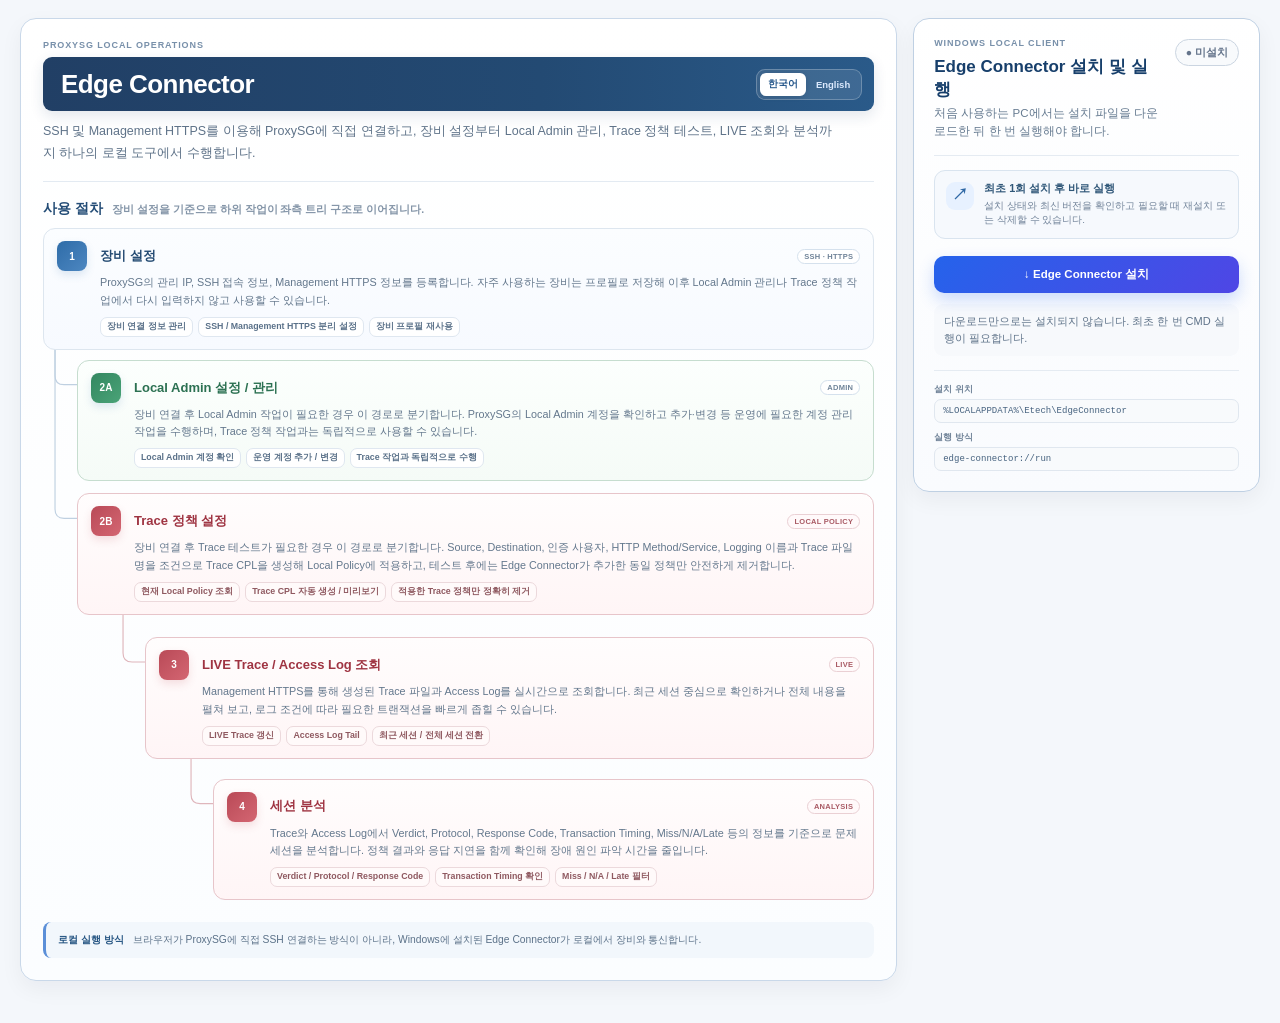
==== index.html @ 368b834a "Update index.html" ====
<!doctype html>
<html lang="ko">
<head>
<link rel="icon" href="data:image/svg+xml,%3Csvg xmlns='http://www.w3.org/2000/svg' viewBox='0 0 100 100'%3E%3Ctext y='.9em' font-size='90'%3E🌠%3C/text%3E%3C/svg%3E">
<link rel="stylesheet" href="https://etech-symantec.github.io/style.css" />
<link rel="preconnect" href="https://fonts.googleapis.com">
<link rel="preconnect" href="https://fonts.gstatic.com" crossorigin>
<link href="https://fonts.googleapis.com/css2?family=Do+Hyeon&display=swap" rel="stylesheet">
<meta charset="utf-8">
<meta name="viewport" content="width=device-width,initial-scale=1">
<meta name="color-scheme" content="light">
<title>ProxySG Edge Connector</title>
<link rel="stylesheet" href="./styles.css">

</head>
<body>
<script>
  window.pageTitle = "Edge Connector";
  window.pageVersion = "ver.2026.10.15";
</script> 
<script src="https://etech-symantec.github.io/header.js"></script>

<main class="page">
  <div class="main-grid">

    <!-- 왼쪽: Edge Connector 상세 기능 카드 -->
    <section class="card info-card">
      <div class="info-card-head">
        <div class="eyebrow">ProxySG Local Operations</div>

        <div class="title-banner">
          <h1 data-k="Edge Connector" data-e="Edge Connector">Edge Connector</h1>
          <div class="lang title-lang">
            <button data-lang="ko" class="active">한국어</button>
            <button data-lang="en">English</button>
          </div>
        </div>

        <p class="lead"
           data-k="SSH 및 Management HTTPS를 이용해 ProxySG에 직접 연결하고, 장비 설정부터 Local Admin 관리, Trace 정책 테스트, LIVE 조회와 분석까지 하나의 로컬 도구에서 수행합니다."
           data-e="Connect directly to ProxySG over SSH and Management HTTPS, then handle device setup, Local Admin management, Trace policy testing, LIVE monitoring, and analysis from one local tool.">
           SSH 및 Management HTTPS를 이용해 ProxySG에 직접 연결하고, 장비 설정부터 Local Admin 관리, Trace 정책 테스트, LIVE 조회와 분석까지 하나의 로컬 도구에서 수행합니다.
        </p>
      </div>

      <div class="workflow-title">
        <span data-k="사용 절차" data-e="Workflow">사용 절차</span>
        <small data-k="장비 설정을 기준으로 하위 작업이 좌측 트리 구조로 이어집니다." data-e="Child operations are shown as an indented tree below Device Settings.">장비 연결 후 목적에 따라 Local Admin 관리 또는 Trace 정책 작업으로 분기됩니다.</small>
      </div>

      <div class="workflow-tree explorer-tree">
        <svg id="workflowTreeSvg" class="workflow-tree-svg" aria-hidden="true"></svg>

        <article class="workflow-step explorer-node tree-root-node">
          <div class="step-no">1</div>
          <div class="step-body">
            <div class="step-head">
              <h3 data-k="장비 설정" data-e="Device Settings">장비 설정</h3>
              <span class="step-tag">SSH · HTTPS</span>
            </div>
            <p data-k="ProxySG의 관리 IP, SSH 접속 정보, Management HTTPS 정보를 등록합니다. 자주 사용하는 장비는 프로필로 저장해 이후 Local Admin 관리나 Trace 정책 작업에서 다시 입력하지 않고 사용할 수 있습니다."
               data-e="Register the ProxySG management IP, SSH access information, and Management HTTPS settings. Frequently used devices can be saved as profiles and reused later for Local Admin or Trace policy work.">
               ProxySG의 관리 IP, SSH 접속 정보, Management HTTPS 정보를 등록합니다. 자주 사용하는 장비는 프로필로 저장해 이후 Local Admin 관리나 Trace 정책 작업에서 다시 입력하지 않고 사용할 수 있습니다.
            </p>
            <div class="step-points">
              <span data-k="장비 연결 정보 관리" data-e="Manage device connection settings">장비 연결 정보 관리</span>
              <span data-k="SSH / Management HTTPS 분리 설정" data-e="Separate SSH / Management HTTPS settings">SSH / Management HTTPS 분리 설정</span>
              <span data-k="장비 프로필 재사용" data-e="Reuse saved device profiles">장비 프로필 재사용</span>
            </div>
          </div>
        </article>

        <div class="tree-children level-1">
          <article class="workflow-step explorer-node local-admin-node tree-child">
            <div class="step-no">2A</div>
            <div class="step-body">
              <div class="step-head">
                <h3 data-k="Local Admin 설정 / 관리" data-e="Local Admin Setup / Management">Local Admin 설정 / 관리</h3>
                <span class="step-tag">ADMIN</span>
              </div>
              <p data-k="장비 연결 후 Local Admin 작업이 필요한 경우 이 경로로 분기합니다. ProxySG의 Local Admin 계정을 확인하고 추가·변경 등 운영에 필요한 계정 관리 작업을 수행하며, Trace 정책 작업과는 독립적으로 사용할 수 있습니다."
                 data-e="After connecting to the device, use this branch when Local Admin work is required. Review local administrative accounts and perform account operations such as additions or changes independently from the Trace policy workflow.">
                 장비 연결 후 Local Admin 작업이 필요한 경우 이 경로로 분기합니다. ProxySG의 Local Admin 계정을 확인하고 추가·변경 등 운영에 필요한 계정 관리 작업을 수행하며, Trace 정책 작업과는 독립적으로 사용할 수 있습니다.
              </p>
              <div class="step-points">
                <span data-k="Local Admin 계정 확인" data-e="Review Local Admin accounts">Local Admin 계정 확인</span>
                <span data-k="운영 계정 추가 / 변경" data-e="Add / change operational accounts">운영 계정 추가 / 변경</span>
                <span data-k="Trace 작업과 독립적으로 수행" data-e="Independent from Trace workflow">Trace 작업과 독립적으로 수행</span>
              </div>
            </div>
          </article>

          <div class="tree-branch trace-branch">
            <article class="workflow-step explorer-node trace-node tree-child">
              <div class="step-no">2B</div>
              <div class="step-body">
                <div class="step-head">
                  <h3 data-k="Trace 정책 설정" data-e="Trace Policy Setup">Trace 정책 설정</h3>
                  <span class="step-tag">LOCAL POLICY</span>
                </div>
                <p data-k="장비 연결 후 Trace 테스트가 필요한 경우 이 경로로 분기합니다. Source, Destination, 인증 사용자, HTTP Method/Service, Logging 이름과 Trace 파일명을 조건으로 Trace CPL을 생성해 Local Policy에 적용하고, 테스트 후에는 Edge Connector가 추가한 동일 정책만 안전하게 제거합니다."
                   data-e="After connecting to the device, use this branch when Trace testing is required. Build Trace CPL using Source, Destination, authenticated user, HTTP Method/Service, logging name, and Trace filename conditions, apply it to Local Policy, and later remove only the exact policy added by Edge Connector.">
                   장비 연결 후 Trace 테스트가 필요한 경우 이 경로로 분기합니다. Source, Destination, 인증 사용자, HTTP Method/Service, Logging 이름과 Trace 파일명을 조건으로 Trace CPL을 생성해 Local Policy에 적용하고, 테스트 후에는 Edge Connector가 추가한 동일 정책만 안전하게 제거합니다.
                </p>
                <div class="step-points">
                  <span data-k="현재 Local Policy 조회" data-e="Read current Local Policy">현재 Local Policy 조회</span>
                  <span data-k="Trace CPL 자동 생성 / 미리보기" data-e="Generate / preview Trace CPL">Trace CPL 자동 생성 / 미리보기</span>
                  <span data-k="적용한 Trace 정책만 정확히 제거" data-e="Remove only the exact applied Trace policy">적용한 Trace 정책만 정확히 제거</span>
                </div>
              </div>
            </article>

            <div class="tree-children level-2 single-child">
              <div class="tree-branch live-branch">
                <article class="workflow-step explorer-node downstream-node tree-child">
                  <div class="step-no">3</div>
                  <div class="step-body">
                    <div class="step-head">
                      <h3 data-k="LIVE Trace / Access Log 조회" data-e="LIVE Trace / Access Log">LIVE Trace / Access Log 조회</h3>
                      <span class="step-tag">LIVE</span>
                    </div>
                    <p data-k="Management HTTPS를 통해 생성된 Trace 파일과 Access Log를 실시간으로 조회합니다. 최근 세션 중심으로 확인하거나 전체 내용을 펼쳐 보고, 로그 조건에 따라 필요한 트랜잭션을 빠르게 좁힐 수 있습니다."
                       data-e="Read generated Trace files and Access Logs live through Management HTTPS. Focus on recent sessions or expand the full output, then narrow transactions quickly using log conditions.">
                       Management HTTPS를 통해 생성된 Trace 파일과 Access Log를 실시간으로 조회합니다. 최근 세션 중심으로 확인하거나 전체 내용을 펼쳐 보고, 로그 조건에 따라 필요한 트랜잭션을 빠르게 좁힐 수 있습니다.
                    </p>
                    <div class="step-points">
                      <span data-k="LIVE Trace 갱신" data-e="LIVE Trace refresh">LIVE Trace 갱신</span>
                      <span data-k="Access Log Tail" data-e="Access Log Tail">Access Log Tail</span>
                      <span data-k="최근 세션 / 전체 세션 전환" data-e="Recent / all session view">최근 세션 / 전체 세션 전환</span>
                    </div>
                  </div>
                </article>

                <div class="tree-children level-3 single-child">
                  <article class="workflow-step explorer-node downstream-node tree-child tree-last">
                    <div class="step-no">4</div>
                    <div class="step-body">
                      <div class="step-head">
                        <h3 data-k="세션 분석" data-e="Session Analysis">세션 분석</h3>
                        <span class="step-tag">ANALYSIS</span>
                      </div>
                      <p data-k="Trace와 Access Log에서 Verdict, Protocol, Response Code, Transaction Timing, Miss/N/A/Late 등의 정보를 기준으로 문제 세션을 분석합니다. 정책 결과와 응답 지연을 함께 확인해 장애 원인 파악 시간을 줄입니다."
                         data-e="Analyze problem sessions using Verdict, Protocol, Response Code, Transaction Timing, Miss/N/A/Late, and related Trace or Access Log evidence. Review policy results and response delay together to shorten troubleshooting time.">
                         Trace와 Access Log에서 Verdict, Protocol, Response Code, Transaction Timing, Miss/N/A/Late 등의 정보를 기준으로 문제 세션을 분석합니다. 정책 결과와 응답 지연을 함께 확인해 장애 원인 파악 시간을 줄입니다.
                      </p>
                      <div class="step-points">
                        <span data-k="Verdict / Protocol / Response Code" data-e="Verdict / Protocol / Response Code">Verdict / Protocol / Response Code</span>
                        <span data-k="Transaction Timing 확인" data-e="Transaction Timing review">Transaction Timing 확인</span>
                        <span data-k="Miss / N/A / Late 필터" data-e="Miss / N/A / Late filters">Miss / N/A / Late 필터</span>
                      </div>
                    </div>
                  </article>
                </div>
              </div>
            </div>
          </div>
        </div>

      </div>

      <div class="security-note">
        <b data-k="로컬 실행 방식" data-e="Local execution model">로컬 실행 방식</b>
        <span data-k="브라우저가 ProxySG에 직접 SSH 연결하는 방식이 아니라, Windows에 설치된 Edge Connector가 로컬에서 장비와 통신합니다."
              data-e="The browser does not connect to ProxySG over SSH directly. The locally installed Windows Edge Connector communicates with the device.">
          브라우저가 ProxySG에 직접 SSH 연결하는 방식이 아니라, Windows에 설치된 Edge Connector가 로컬에서 장비와 통신합니다.
        </span>
      </div>
    </section>

    <!-- 오른쪽: 설치 / 실행 카드 -->
    <aside class="card install-card">
      <div class="head install-head">
        <div>
          <div class="eyebrow">Windows Local Client</div>
          <div class="title" data-k="Edge Connector 설치 및 실행" data-e="Install & Run Edge Connector">Edge Connector 설치 및 실행</div>
          <div class="desc" id="desc"></div>
        </div>
        <div class="status" id="status">●</div>
      </div>

      <div class="install-summary">
        <div class="summary-icon">↗</div>
        <div>
          <b data-k="최초 1회 설치 후 바로 실행" data-e="Install once, then launch directly">최초 1회 설치 후 바로 실행</b>
          <span data-k="설치 상태와 최신 버전을 확인하고 필요할 때 재설치 또는 삭제할 수 있습니다."
                data-e="Check installation and version status, then reinstall or remove the connector when needed.">
            설치 상태와 최신 버전을 확인하고 필요할 때 재설치 또는 삭제할 수 있습니다.
          </span>
        </div>
      </div>

      <div class="actions">
        <button id="mainBtn" class="btn primary"></button>
        <button id="versionBtn" class="btn version" style="display:none"></button>
        <button id="deleteBtn" class="btn delete" style="display:none"></button>
      </div>

      <div class="note" id="note"></div>
      <div id="versionBox" class="versionBox"></div>

      <div id="installNotice" class="notice">
        <h3 id="installTitle"></h3>
        <div id="installLead"></div>
        <div class="file">Install_Edge_Connector.cmd</div>
        <ol><li id="is1"></li><li id="is2"></li><li id="is3"></li></ol>
      </div>

      <div id="deleteNotice" class="notice red">
        <h3 id="deleteTitle"></h3>
        <div id="deleteLead"></div>
        <div class="file">Uninstall_Edge_Connector.cmd</div>
        <ol><li id="ds1"></li><li id="ds2"></li><li id="ds3"></li></ol>
      </div>

      <div class="install-foot">
        <div>
          <b data-k="설치 위치" data-e="Install location">설치 위치</b>
          <code>%LOCALAPPDATA%\Etech\EdgeConnector</code>
        </div>
        <div>
          <b data-k="실행 방식" data-e="Launch method">실행 방식</b>
          <code>edge-connector://run</code>
        </div>
      </div>
    </aside>

  </div>
</main>


  <script src="./app.js" defer></script>
</body>
</html>
---- styles.css ----
:root{--bg:#f4f7fb;--card:#fff;--line:#d9e3ee;--text:#18324d;--muted:#667b91;--blue:#2563eb;--blue2:#4f46e5;--green:#087a55;--amber:#a05b00;--red:#a92332}
*{box-sizing:border-box}
html,body{margin:0;min-height:100%;background:var(--bg);font-family:Inter,"Segoe UI",Arial,sans-serif;color:var(--text)}
.top{height:56px;display:flex;align-items:center;padding:0 24px;background:linear-gradient(90deg,#173f6b,#285d91);color:#fff;box-shadow:0 2px 10px rgba(15,23,42,.15)}
.brand{font-size:17px;font-weight:900;letter-spacing:-.35px}.sub{margin-left:10px;font-size:10px;opacity:.7}
.top .lang{margin-left:auto;display:flex;gap:2px;padding:3px;border-radius:9px;background:rgba(255,255,255,.12)}
.lang button{border:0;background:transparent;color:#dceafe;padding:6px 9px;border-radius:7px;font-size:10px;font-weight:800;cursor:pointer}
.lang button.active{background:#fff;color:#24568a}
.page{max-width:1180px;margin:18px auto 42px;padding:0 20px}
.hero{display:grid;grid-template-columns:minmax(0,1fr) auto;gap:18px;align-items:center;border:1px solid #a9c4e5;border-radius:18px;background:linear-gradient(135deg,#eaf3ff,#fff 58%,#edf5ff);padding:22px;box-shadow:0 14px 34px rgba(34,76,124,.1)}
.hero h1{margin:0;color:#173f6b;font-size:23px;letter-spacing:-.55px}.hero p{margin:8px 0 0;color:#587089;font-size:12px;line-height:1.7}
.badge{display:inline-flex;align-items:center;gap:6px;border:1px solid #92d6bc;background:#edfcf6;color:#087a55;border-radius:999px;padding:7px 10px;font-size:10px;font-weight:850}
.flow{display:grid;grid-template-columns:repeat(5,minmax(0,1fr));gap:8px;margin-top:13px}
.step{border:1px solid #d8e3ef;border-radius:11px;background:rgba(255,255,255,.75);padding:10px}.step b{display:block;color:#28547f;font-size:10.5px;margin-bottom:4px}.step span{color:#718196;font-size:9.5px;line-height:1.45}
.card{margin-top:14px;border:1px solid var(--line);border-radius:16px;background:var(--card);padding:20px;box-shadow:0 8px 22px rgba(15,23,42,.05)}
.head{display:flex;align-items:flex-start;gap:12px}.title{font-size:18px;font-weight:900;color:#173f6b}.desc{font-size:11px;color:var(--muted);margin-top:4px}
.status{margin-left:auto;display:flex;align-items:center;gap:6px;border:1px solid #cbd5e1;background:#f8fafc;color:#64748b;border-radius:999px;padding:6px 9px;font-size:10px;font-weight:900}
.status.on{border-color:#8fd7bd;background:#ecfdf5;color:var(--green)}.status.pending{border-color:#f1b865;background:#fff7e6;color:#9a5a00}
.actions{display:flex;gap:8px;flex-wrap:wrap;margin-top:17px}
.btn{border:0;border-radius:10px;padding:11px 15px;font-size:11px;font-weight:900;cursor:pointer;transition:.14s ease}
.btn.primary{background:linear-gradient(135deg,var(--blue),var(--blue2));color:#fff;box-shadow:0 7px 16px rgba(37,99,235,.22)}
.btn.version{border:1px solid #a9bfd8;background:#f7fbff;color:#31506f}.btn.delete{border:1px solid #ef9aa4;background:#fff1f2;color:var(--red)}
.btn.warn{background:linear-gradient(135deg,#d97706,#ea580c);color:#fff}
.note{margin-top:11px;color:#60748a;font-size:10.5px;line-height:1.55}
.notice{display:none;margin-top:15px;border:2px solid #f59e0b;border-radius:14px;background:#fff8e8;padding:15px;color:#70420d}.notice.show{display:block}.notice.red{border-color:#e35d6a;background:#fff1f2;color:#7c2430}
.notice h3{margin:0 0 6px;font-size:16px}.file{margin:9px 0;border:1px solid currentColor;border-radius:8px;background:rgba(255,255,255,.7);padding:8px 10px;font:800 11px Consolas,monospace}
.notice ol{margin:8px 0 0;padding-left:21px;font-size:10.5px;line-height:1.7}
.versionBox{display:none;margin-top:12px;padding:12px;border:1px solid #cdd9e7;border-radius:11px;background:#f8fbff;font-size:10.5px;line-height:1.6}.versionBox.show{display:block}.versionBox.ok{border-color:#9ddbc5;background:#f0fdf7;color:#17654d}.versionBox.warn{border-color:#efc171;background:#fff8e8;color:#84500b}.versionBox.error{border-color:#efb0b7;background:#fff2f3;color:#8f2632}
@media(max-width:850px){.flow{grid-template-columns:repeat(2,1fr)}.hero{grid-template-columns:1fr}.page{padding:0 12px}}

/* ===== v21 layout: 상세 기능 좌측 + 설치 카드 우측 ===== */
.top{display:none !important}
.page{max-width:1440px;margin:18px auto 42px;padding:0 20px}
.main-grid{
  display:grid;
  grid-template-columns:minmax(0,2.15fr) minmax(330px,.85fr);
  gap:16px;
  align-items:start;
}
.card{margin-top:0}

.info-card{
  padding:22px;
  border-color:#c9d8e9;
  background:linear-gradient(180deg,#ffffff 0%,#fbfdff 100%);
}
.info-card-head{
  display:flex;
  align-items:flex-start;
  justify-content:space-between;
  gap:18px;
  padding-bottom:17px;
  border-bottom:1px solid #e3eaf2;
}
.eyebrow{
  color:#7890aa;
  font-size:9px;
  line-height:1;
  font-weight:900;
  text-transform:uppercase;
  letter-spacing:.9px;
  margin-bottom:7px;
}
.info-card h1{
  margin:0;
  color:#173f6b;
  font-size:24px;
  line-height:1.15;
  letter-spacing:-.55px;
}
.lead{
  margin:8px 0 0;
  max-width:790px;
  color:#5f7389;
  font-size:11.5px;
  line-height:1.7;
}
.info-card-tools{
  flex:0 0 auto;
  display:flex;
  flex-direction:column;
  align-items:flex-end;
  gap:8px;
}
.info-card-tools .lang{
  display:flex;
  gap:2px;
  padding:3px;
  border:1px solid #d5e0eb;
  border-radius:9px;
  background:#f7faff;
}
.info-card-tools .lang button{
  border:0;
  background:transparent;
  color:#667b91;
  padding:5px 8px;
  border-radius:6px;
  font-size:9.5px;
  font-weight:850;
  cursor:pointer;
}
.info-card-tools .lang button.active{
  background:#fff;
  color:#24568a;
  box-shadow:0 1px 5px rgba(36,86,138,.10);
}

.workflow-title{
  display:flex;
  align-items:baseline;
  gap:9px;
  margin:18px 0 10px;
  color:#234c76;
  font-size:13px;
  font-weight:900;
}
.workflow-title small{
  color:#8495a8;
  font-size:9.5px;
  font-weight:600;
}
.workflow-list{
  display:flex;
  flex-direction:column;
  gap:9px;
}
.workflow-step{
  display:grid;
  grid-template-columns:34px minmax(0,1fr);
  gap:11px;
  padding:12px 13px;
  border:1px solid #dde6ef;
  border-radius:12px;
  background:linear-gradient(180deg,#fbfdff,#f7faff);
  transition:border-color .14s ease,box-shadow .14s ease,transform .14s ease;
}
.workflow-step:hover{
  border-color:#b5cbe2;
  box-shadow:0 5px 14px rgba(33,78,125,.06);
  transform:translateY(-1px);
}
.step-no{
  width:28px;
  height:28px;
  display:flex;
  align-items:center;
  justify-content:center;
  margin-top:1px;
  border-radius:9px;
  background:linear-gradient(135deg,#2e6ca8,#4d87c1);
  color:#fff;
  font-size:11px;
  font-weight:900;
  box-shadow:0 4px 9px rgba(45,105,165,.15);
}
.step-head{
  display:flex;
  align-items:center;
  gap:7px;
}
.step-head h3{
  margin:0;
  color:#244b73;
  font-size:12px;
  line-height:1.25;
}
.step-tag{
  margin-left:auto;
  border:1px solid #d5e1ed;
  background:#fff;
  color:#6f8398;
  border-radius:999px;
  padding:2px 6px;
  font-size:7.5px;
  font-weight:900;
  letter-spacing:.25px;
}
.step-body p{
  margin:5px 0 7px;
  color:#64788d;
  font-size:10px;
  line-height:1.6;
}
.step-points{
  display:flex;
  flex-wrap:wrap;
  gap:5px;
}
.step-points span{
  border:1px solid #dfe7f0;
  border-radius:7px;
  background:#fff;
  color:#5a7189;
  padding:3px 6px;
  font-size:8.2px;
  font-weight:750;
}
.security-note{
  margin-top:12px;
  display:flex;
  gap:9px;
  align-items:flex-start;
  padding:10px 12px;
  border-left:3px solid #5b8fd8;
  border-radius:8px;
  background:#f2f7fc;
  color:#5c7289;
  font-size:9.5px;
  line-height:1.55;
}
.security-note b{
  flex:0 0 auto;
  color:#285784;
}

.install-card{
  position:sticky;
  top:18px;
  padding:20px;
  border-color:#bfd0e3;
  background:linear-gradient(180deg,#ffffff,#f9fbfe);
}
.install-head{
  align-items:flex-start;
  padding-bottom:14px;
  border-bottom:1px solid #e5ebf2;
}
.install-head .title{
  font-size:16px;
}
.install-summary{
  display:flex;
  gap:10px;
  margin-top:14px;
  padding:11px;
  border:1px solid #d9e4ef;
  border-radius:11px;
  background:#f6f9fd;
}
.summary-icon{
  width:28px;height:28px;flex:0 0 28px;
  display:flex;align-items:center;justify-content:center;
  border-radius:9px;
  background:#e7f1ff;
  color:#2f68a5;
  font-weight:900;
}
.install-summary b{
  display:block;
  color:#315879;
  font-size:10px;
  margin-bottom:3px;
}
.install-summary span{
  display:block;
  color:#718399;
  font-size:9px;
  line-height:1.45;
}
.install-card .actions{
  display:grid;
  grid-template-columns:1fr;
  gap:7px;
}
.install-card .btn{
  width:100%;
  margin:0;
}
.install-card .note{
  padding:9px 10px;
  border-radius:9px;
  background:#f7f9fc;
}
.install-card .versionBox{
  margin-top:9px;
}
.install-card .notice{
  padding:12px;
}
.install-card .notice h3{
  font-size:13px;
}
.install-card .file{
  font-size:9px;
  overflow-wrap:anywhere;
}
.install-foot{
  margin-top:14px;
  padding-top:12px;
  border-top:1px solid #e5ebf2;
  display:grid;
  gap:8px;
}
.install-foot div{
  display:flex;
  flex-direction:column;
  gap:3px;
}
.install-foot b{
  color:#72859a;
  font-size:8.5px;
}
.install-foot code{
  display:block;
  padding:6px 8px;
  border:1px solid #e0e7ef;
  border-radius:7px;
  background:#f8fafc;
  color:#46627f;
  font-size:8.5px;
  overflow-wrap:anywhere;
}

@media(max-width:1050px){
  .main-grid{grid-template-columns:1fr}
  .install-card{position:static}
}
@media(max-width:720px){
  .page{padding:0 12px;margin-top:12px}
  .info-card-head{flex-direction:column}
  .info-card-tools{width:100%;flex-direction:row;justify-content:space-between;align-items:center}
  .step-head{align-items:flex-start}
  .step-tag{display:none}
  .workflow-step{grid-template-columns:30px minmax(0,1fr)}
}


/* ===== v21.1: status badge / branch workflow / readability ===== */
.install-head{
  display:grid !important;
  grid-template-columns:minmax(0,1fr) auto !important;
  align-items:start !important;
  gap:12px !important;
}
.status{
  margin-left:0 !important;
  flex:0 0 auto !important;
  display:inline-flex !important;
  align-items:center !important;
  justify-content:center !important;
  gap:5px !important;
  width:auto !important;
  min-width:max-content !important;
  max-width:none !important;
  white-space:nowrap !important;
  word-break:keep-all !important;
  overflow-wrap:normal !important;
  line-height:1 !important;
  padding:7px 10px !important;
  font-size:10.5px !important;
}
.status::first-letter{white-space:nowrap}

/* Slightly larger typography throughout */
.info-card h1{font-size:26px !important}
.lead{font-size:12.5px !important;line-height:1.72 !important}
.workflow-title{font-size:14px !important}
.workflow-title small{font-size:10.5px !important}
.step-head h3{font-size:13px !important}
.step-body p{font-size:10.8px !important;line-height:1.65 !important}
.step-points span{font-size:8.8px !important}
.security-note{font-size:10.3px !important}
.install-head .title{font-size:17px !important}
.desc{font-size:11.5px !important;line-height:1.55}
.install-summary b{font-size:10.8px !important}
.install-summary span{font-size:9.7px !important}
.btn{font-size:11.5px !important}
.note{font-size:11px !important}
.install-foot b{font-size:9px !important}
.install-foot code{font-size:9px !important}

/* Branch workflow visual */
.branch-flow{
  margin:18px 0 12px;
  padding:14px;
  border:1px solid #d7e3ef;
  border-radius:13px;
  background:linear-gradient(180deg,#f8fbff,#f3f8fd);
}
.branch-title{
  display:flex;
  align-items:baseline;
  gap:8px;
  margin-bottom:12px;
  color:#244f79;
  font-size:12px;
  font-weight:900;
}
.branch-title small{
  color:#8293a6;
  font-size:9.5px;
  font-weight:650;
}
.branch-start{
  display:flex;
  justify-content:center;
}
.branch-node{
  position:relative;
  min-width:160px;
  padding:9px 12px;
  border:1px solid #cddbea;
  border-radius:10px;
  background:#fff;
  text-align:center;
  color:#315878;
  box-shadow:0 3px 10px rgba(34,76,124,.04);
}
.branch-node b{
  display:block;
  font-size:10.8px;
  margin-bottom:2px;
}
.branch-node span{
  display:block;
  color:#75879a;
  font-size:8.8px;
  line-height:1.35;
}
.branch-split{
  position:relative;
  display:grid;
  grid-template-columns:1fr 1fr;
  gap:22px;
  margin-top:30px;
}
.branch-split::before{
  content:"";
  position:absolute;
  top:-18px;
  left:25%;
  right:25%;
  height:1px;
  background:#9db6d0;
}
.branch-split::after{
  content:"";
  position:absolute;
  top:-30px;
  left:50%;
  width:1px;
  height:12px;
  background:#9db6d0;
}
.branch-path{
  position:relative;
  padding-top:0;
}
.branch-path::before{
  content:"";
  position:absolute;
  top:-18px;
  left:50%;
  width:1px;
  height:18px;
  background:#9db6d0;
}
.branch-path.local-admin .branch-node{
  border-color:#b8d8c6;
  background:linear-gradient(180deg,#fbfffd,#f0fbf5);
}
.branch-path.local-admin .branch-node b{color:#24724e}
.branch-path.trace .branch-node{
  border-color:#b9cfe8;
  background:linear-gradient(180deg,#fbfdff,#eef5fd);
}
.branch-path.trace .branch-node b{color:#2d5f91}
.branch-downstream{
  position:relative;
  display:flex;
  justify-content:center;
  gap:10px;
  margin-top:22px;
}
.branch-downstream::before{
  content:"";
  position:absolute;
  top:-22px;
  left:50%;
  width:1px;
  height:22px;
  background:#9db6d0;
}
.branch-arrow{
  display:flex;
  align-items:center;
  color:#7f94a9;
  font-size:15px;
  font-weight:900;
}
.branch-mini{
  min-width:140px;
  padding:8px 10px;
  border:1px solid #d5e0ec;
  border-radius:9px;
  background:#fff;
  text-align:center;
}
.branch-mini b{
  display:block;
  color:#365d82;
  font-size:9.8px;
}
.branch-mini span{
  display:block;
  margin-top:2px;
  color:#7d8fa2;
  font-size:8.4px;
}

@media(max-width:620px){
  .install-head{
    grid-template-columns:1fr !important;
  }
  .status{
    justify-self:start;
  }
  .branch-split{
    grid-template-columns:1fr;
    gap:28px;
  }
  .branch-split::before,
  .branch-split::after{
    display:none;
  }
  .branch-path::before{
    left:18px;
  }
  .branch-downstream{
    flex-direction:column;
    align-items:stretch;
  }
  .branch-arrow{
    justify-content:center;
    transform:rotate(90deg);
  }
}


/* ===== v21.2: full-width title banner + workflow cards as tree ===== */
.info-card-head{
  display:block !important;
  padding-bottom:17px !important;
}
.info-card-head .eyebrow{
  margin-bottom:7px !important;
}
.title-banner{
  width:100%;
  min-height:54px;
  display:flex;
  align-items:center;
  gap:14px;
  padding:10px 12px 10px 18px;
  border-radius:9px;
  background:linear-gradient(90deg,#213f65 0%,#234a73 60%,#2a5a89 100%);
  box-shadow:0 5px 14px rgba(27,61,98,.12);
}
.title-banner h1{
  margin:0 !important;
  color:#fff !important;
  font-size:26px !important;
  line-height:1 !important;
  letter-spacing:-.55px !important;
}
.title-lang{
  margin-left:auto;
  flex:0 0 auto;
  display:flex;
  gap:2px;
  padding:3px;
  border:1px solid rgba(255,255,255,.24);
  border-radius:9px;
  background:rgba(255,255,255,.10);
}
.title-lang button{
  border:0;
  background:transparent;
  color:#dceafe;
  padding:5px 8px;
  border-radius:6px;
  font-size:9.5px;
  font-weight:850;
  cursor:pointer;
}
.title-lang button:hover{
  background:rgba(255,255,255,.12);
}
.title-lang button.active{
  background:#fff;
  color:#24568a;
  box-shadow:0 1px 5px rgba(15,23,42,.12);
}
.info-card-head .lead{
  margin-top:10px !important;
}
.info-card-tools,
.info-card-tools .badge,
.badge{
  display:none !important;
}

/* Remove the separate flow diagram from previous version */
.branch-flow,
.branch-title,
.branch-start,
.branch-split,
.branch-path,
.branch-downstream,
.branch-mini,
.branch-arrow{
  display:none !important;
}

/* Detailed cards themselves form the tree */
.workflow-tree{
  position:relative;
  margin-top:4px;
}
.workflow-step{
  position:relative;
}
.tree-root{
  width:calc(50% - 11px);
  margin:0 auto 38px;
}
.tree-root::after{
  content:"";
  position:absolute;
  left:50%;
  bottom:-39px;
  width:1px;
  height:39px;
  background:#9eb5cd;
}
.tree-split{
  position:relative;
  display:grid;
  grid-template-columns:1fr 1fr;
  gap:22px;
  align-items:start;
}
.tree-split::before{
  content:"";
  position:absolute;
  top:-20px;
  left:25%;
  right:25%;
  height:1px;
  background:#9eb5cd;
}
.tree-column{
  position:relative;
  display:flex;
  flex-direction:column;
  gap:24px;
}
.tree-column::before{
  content:"";
  position:absolute;
  top:-20px;
  left:50%;
  width:1px;
  height:20px;
  background:#9eb5cd;
}
.tree-node{
  margin:0 !important;
}
.local-admin-node{
  border-color:#bddac9 !important;
  background:linear-gradient(180deg,#fcfffd,#f3fbf6) !important;
}
.local-admin-node .step-no{
  background:linear-gradient(135deg,#2d8b60,#43a876) !important;
}
.local-admin-node .step-head h3{
  color:#28724f !important;
}
.trace-node{
  border-color:#b8cfe8 !important;
  background:linear-gradient(180deg,#fbfdff,#f0f6fd) !important;
}
.trace-column .downstream-node{
  position:relative;
}
.trace-column .downstream-node::before{
  content:"";
  position:absolute;
  top:-25px;
  left:50%;
  width:1px;
  height:25px;
  background:#9eb5cd;
}
.trace-column .downstream-node::after{
  content:"▼";
  position:absolute;
  top:-17px;
  left:calc(50% - 5px);
  color:#849bb2;
  background:#f7fbff;
  font-size:8px;
  line-height:1;
  padding:1px 2px;
}

.workflow-title small{
  max-width:640px;
}

@media(max-width:850px){
  .title-banner{
    padding:9px 10px 9px 14px;
  }
  .title-banner h1{
    font-size:22px !important;
  }
  .tree-root{
    width:100%;
    margin-bottom:24px;
  }
  .tree-root::after,
  .tree-split::before,
  .tree-column::before,
  .trace-column .downstream-node::before,
  .trace-column .downstream-node::after{
    display:none;
  }
  .tree-split{
    grid-template-columns:1fr;
    gap:12px;
  }
  .tree-column{
    gap:12px;
  }
}
@media(max-width:560px){
  .title-banner{
    flex-wrap:wrap;
  }
  .title-lang{
    margin-left:0;
  }
}


/* ===== v21.3: Windows Explorer-style left hierarchy ===== */
.workflow-tree.explorer-tree{
  position:relative;
  display:flex;
  flex-direction:column;
  gap:8px;
  margin-top:4px;
}

.explorer-node{
  position:relative;
  display:grid !important;
  grid-template-columns:28px 34px minmax(0,1fr) !important;
  gap:8px !important;
  width:auto !important;
  margin:0 !important;
  transition:transform .12s ease,border-color .12s ease,box-shadow .12s ease;
}

.explorer-node.depth-0{margin-left:0 !important}
.explorer-node.depth-1{margin-left:34px !important}
.explorer-node.depth-2{margin-left:68px !important}
.explorer-node.depth-3{margin-left:102px !important}

.tree-glyph{
  align-self:start;
  padding-top:4px;
  color:#8ca0b5;
  font-family:Consolas,"Courier New",monospace;
  font-size:12px;
  line-height:1;
  font-weight:700;
  white-space:nowrap;
  user-select:none;
}

/* vertical guide line for nested depths */
.explorer-node.depth-1::before,
.explorer-node.depth-2::before,
.explorer-node.depth-3::before{
  content:"";
  position:absolute;
  top:-9px;
  bottom:-9px;
  width:1px;
  background:#d3deea;
  z-index:0;
}
.explorer-node.depth-1::before{left:-18px}
.explorer-node.depth-2::before{left:-18px}
.explorer-node.depth-3::before{left:-18px}

/* subtle horizontal connector from guide line to node */
.explorer-node.depth-1::after,
.explorer-node.depth-2::after,
.explorer-node.depth-3::after{
  content:"";
  position:absolute;
  top:18px;
  left:-18px;
  width:18px;
  height:1px;
  background:#d3deea;
}

/* root styled as parent/folder */
.explorer-node.depth-0{
  border-color:#bfd2e6 !important;
  background:linear-gradient(180deg,#fafdff,#f3f8fd) !important;
}
.explorer-node.depth-0 .step-no{
  background:linear-gradient(135deg,#2c639d,#447eb9) !important;
}

/* branch styles */
.local-admin-node{
  border-color:#c6ddcf !important;
  background:linear-gradient(180deg,#fcfffd,#f5fbf7) !important;
}
.local-admin-node .step-no{
  background:linear-gradient(135deg,#338761,#4aa377) !important;
}
.local-admin-node .step-head h3{color:#2c7152 !important}

.trace-node{
  border-color:#c4d6e9 !important;
  background:linear-gradient(180deg,#fbfdff,#f3f7fc) !important;
}
.trace-node .step-no{
  background:linear-gradient(135deg,#34689f,#5085ba) !important;
}

.downstream-node{
  border-color:#d5e0ea !important;
  background:linear-gradient(180deg,#ffffff,#f8fafc) !important;
}

/* remove all previous centered/tree connector behavior */
.tree-root,
.tree-split,
.tree-column{
  display:contents !important;
}
.tree-root::after,
.tree-split::before,
.tree-column::before,
.trace-column .downstream-node::before,
.trace-column .downstream-node::after{
  display:none !important;
  content:none !important;
}

/* keep content visually aligned like Explorer details */
.explorer-node .step-no{
  width:30px !important;
  height:30px !important;
  margin-top:0 !important;
  border-radius:8px !important;
  font-size:10px !important;
}
.explorer-node .step-body{
  min-width:0;
}
.explorer-node .step-head{
  min-height:30px;
  align-items:center !important;
}
.explorer-node .step-head h3{
  font-size:13px !important;
}
.explorer-node .step-body p{
  margin-top:3px !important;
}

/* slight row hover, Explorer-like */
.explorer-node:hover{
  transform:none !important;
  border-color:#aebfd1 !important;
  box-shadow:0 3px 10px rgba(44,77,111,.055) !important;
}

@media(max-width:760px){
  .explorer-node.depth-1{margin-left:18px !important}
  .explorer-node.depth-2{margin-left:36px !important}
  .explorer-node.depth-3{margin-left:54px !important}
  .explorer-node{
    grid-template-columns:22px 30px minmax(0,1fr) !important;
    gap:6px !important;
  }
  .explorer-node.depth-1::before,
  .explorer-node.depth-2::before,
  .explorer-node.depth-3::before{
    left:-10px;
  }
  .explorer-node.depth-1::after,
  .explorer-node.depth-2::after,
  .explorer-node.depth-3::after{
    left:-10px;
    width:10px;
  }
}

@media(max-width:520px){
  .tree-glyph{display:none}
  .explorer-node{
    grid-template-columns:30px minmax(0,1fr) !important;
  }
  .explorer-node.depth-1{margin-left:12px !important}
  .explorer-node.depth-2{margin-left:24px !important}
  .explorer-node.depth-3{margin-left:36px !important}
}


/* ===== v21.4: clean Explorer rails, no glyph before number ===== */

/* Neutralize every previous tree connector/glyph rule */
.tree-glyph{display:none !important}
.explorer-node::before,
.explorer-node::after,
.tree-root::after,
.tree-split::before,
.tree-column::before,
.trace-column .downstream-node::before,
.trace-column .downstream-node::after{
  display:none !important;
  content:none !important;
}

/* Cards use number + content only */
.workflow-tree.explorer-tree{
  --tree-line:#c5d4e3;
  --tree-line-strong:#aebfd1;
  --tree-indent:34px;
  --tree-elbow:20px;
  display:flex !important;
  flex-direction:column !important;
  gap:0 !important;
  margin-top:5px !important;
  position:relative;
}
.workflow-tree .explorer-node{
  position:relative !important;
  display:grid !important;
  grid-template-columns:34px minmax(0,1fr) !important;
  gap:9px !important;
  width:auto !important;
  margin:0 !important;
}

/* Every child group creates one continuous vertical rail */
.tree-children{
  position:relative;
  margin-left:var(--tree-indent);
  padding-left:var(--tree-indent);
  padding-top:10px;
}
.tree-children::before{
  content:"" !important;
  display:block !important;
  position:absolute;
  left:12px;
  top:0;
  bottom:18px;
  width:1px;
  background:linear-gradient(
    180deg,
    var(--tree-line-strong) 0%,
    var(--tree-line) 18%,
    var(--tree-line) 82%,
    rgba(197,212,227,.55) 100%
  );
}

/* Branch wrappers keep their descendants attached to the same rail */
.tree-branch{
  position:relative;
}
.tree-children > .tree-child,
.tree-children > .tree-branch > .tree-child{
  position:relative;
  margin-bottom:10px !important;
}

/* Smooth elbow from rail into each card */
.tree-children > .tree-child::before,
.tree-children > .tree-branch > .tree-child::before{
  content:"" !important;
  display:block !important;
  position:absolute;
  left:calc(-1 * var(--tree-indent) + 12px);
  top:23px;
  width:calc(var(--tree-indent) - 12px);
  height:14px;
  border-left:1px solid var(--tree-line);
  border-bottom:1px solid var(--tree-line);
  border-bottom-left-radius:9px;
  pointer-events:none;
}

/* For branch cards, the descendant rail starts visually from the card */
.tree-branch > .tree-children{
  margin-top:0;
}

/* Last leaf: stop its own rail at the elbow so there is no dangling line */
.tree-children.single-child::before{
  bottom:auto;
  height:24px;
}

/* 2A + 2B sibling rail should continue through both cards */
.level-1::before{
  bottom:calc(100% - 177px);
  min-height:118px;
}

/* Nested single child groups use a compact connector */
.level-2,
.level-3{
  padding-top:10px;
}
.level-2::before,
.level-3::before{
  height:24px;
  bottom:auto;
}

/* More breathing room between generations */
.level-1 > .tree-child,
.level-1 > .tree-branch > .tree-child{
  margin-bottom:12px !important;
}
.level-2 > .tree-branch > .tree-child,
.level-3 > .tree-child{
  margin-bottom:10px !important;
}

/* Root stays flush-left; descendants step inward one level at a time */
.tree-root-node{
  margin-left:0 !important;
  margin-bottom:0 !important;
}
.level-1{margin-left:0 !important}
.level-2{margin-left:0 !important}
.level-3{margin-left:0 !important}

/* Preserve the card hierarchy through nested group indentation */
.level-1{padding-left:34px !important}
.level-1 .level-2{margin-left:34px !important;padding-left:34px !important}
.level-1 .level-2 .level-3{margin-left:34px !important;padding-left:34px !important}

/* Give the rails a small junction dot where a branch starts */
.level-1::after,
.level-2::after,
.level-3::after{
  content:"" !important;
  display:block !important;
  position:absolute;
  left:9px;
  top:20px;
  width:7px;
  height:7px;
  border-radius:50%;
  border:1px solid #aec0d2;
  background:#fff;
  box-shadow:0 0 0 2px rgba(244,247,251,.9);
}

/* No connector symbol/text before number boxes */
.workflow-tree .step-no{
  margin-left:0 !important;
  position:relative;
  z-index:2;
}

/* Responsive indentation */
@media(max-width:760px){
  .workflow-tree.explorer-tree{
    --tree-indent:24px;
  }
  .tree-children{
    padding-left:24px !important;
  }
  .level-1 .level-2,
  .level-1 .level-2 .level-3{
    margin-left:24px !important;
    padding-left:24px !important;
  }
  .tree-children > .tree-child::before,
  .tree-children > .tree-branch > .tree-child::before{
    left:calc(-1 * var(--tree-indent) + 9px);
    width:calc(var(--tree-indent) - 9px);
  }
  .tree-children::before{
    left:9px;
  }
  .level-1::after,
  .level-2::after,
  .level-3::after{
    left:6px;
  }
}


/* ===== v21.5: trace branch red theme + perfectly aligned tree rails ===== */

/* 2B / 3 / 4 : red family */
.trace-node,
.trace-column .downstream-node,
.trace-branch .downstream-node{
  border-color:#e7c5ca !important;
  background:linear-gradient(180deg,#fffdfd 0%,#fff5f6 100%) !important;
}

.trace-node .step-no,
.trace-branch .downstream-node .step-no{
  background:linear-gradient(135deg,#b94a57,#d46672) !important;
  box-shadow:0 4px 9px rgba(185,74,87,.16) !important;
}

.trace-node .step-head h3,
.trace-branch .downstream-node .step-head h3{
  color:#9f3442 !important;
}

.trace-node .step-tag,
.trace-branch .downstream-node .step-tag{
  border-color:#ead0d4 !important;
  background:#fff9fa !important;
  color:#a95a64 !important;
}

.trace-node .step-points span,
.trace-branch .downstream-node .step-points span{
  border-color:#ecd9dc !important;
  background:#fffafa !important;
  color:#8f5960 !important;
}

/* ---------------------------------------------------------
   Clean rail geometry
   - no circles / no textual connector markers
   - one vertical x-axis
   - horizontal branches meet that axis exactly
   --------------------------------------------------------- */
.workflow-tree.explorer-tree{
  --tree-indent:34px;
  --rail-x:12px;
  --rail:#c6d4e2;
  --trace-rail:#dfb8be;
}

/* remove every old dot / elbow / glyph */
.tree-glyph,
.level-1::after,
.level-2::after,
.level-3::after,
.tree-children::after,
.explorer-node::after{
  display:none !important;
  content:none !important;
}

/* child container */
.tree-children{
  position:relative !important;
  margin-left:0 !important;
  padding-left:var(--tree-indent) !important;
  padding-top:10px !important;
}

/* one straight vertical rail */
.tree-children::before{
  content:"" !important;
  display:block !important;
  position:absolute !important;
  left:var(--rail-x) !important;
  top:0 !important;
  bottom:18px !important;
  width:1px !important;
  height:auto !important;
  background:var(--rail) !important;
  border:0 !important;
  border-radius:0 !important;
  box-shadow:none !important;
}

/* straight horizontal connector from rail to card */
.tree-children > .tree-child::before,
.tree-children > .tree-branch > .tree-child::before{
  content:"" !important;
  display:block !important;
  position:absolute !important;
  left:calc(-1 * var(--tree-indent) + var(--rail-x)) !important;
  top:25px !important;
  width:calc(var(--tree-indent) - var(--rail-x)) !important;
  height:1px !important;
  background:var(--rail) !important;
  border:0 !important;
  border-radius:0 !important;
  box-shadow:none !important;
}

/* single-child generations stop exactly at the connector center */
.tree-children.single-child::before,
.level-2::before,
.level-3::before{
  top:0 !important;
  bottom:auto !important;
  height:25px !important;
}

/* level 1 needs to connect 2A and 2B cleanly */
.level-1::before{
  top:0 !important;
  bottom:25px !important;
  height:auto !important;
}

/* Trace path connectors (2B -> 3 -> 4) use a subtle red tint */
.trace-branch > .tree-children::before,
.live-branch > .tree-children::before{
  background:var(--trace-rail) !important;
}
.trace-branch > .tree-children > .tree-branch > .tree-child::before,
.trace-branch > .tree-children > .tree-child::before,
.live-branch > .tree-children > .tree-child::before{
  background:var(--trace-rail) !important;
}

/* nested depths: one consistent indent per generation */
.level-1{
  padding-left:var(--tree-indent) !important;
}
.level-1 .level-2{
  margin-left:var(--tree-indent) !important;
  padding-left:var(--tree-indent) !important;
}
.level-1 .level-2 .level-3{
  margin-left:var(--tree-indent) !important;
  padding-left:var(--tree-indent) !important;
}

/* keep rail intersection crisp at card edge */
.tree-children > .tree-child,
.tree-children > .tree-branch > .tree-child{
  position:relative !important;
  z-index:1;
}

/* responsive */
@media(max-width:760px){
  .workflow-tree.explorer-tree{
    --tree-indent:24px;
    --rail-x:9px;
  }
  .tree-children{
    padding-left:var(--tree-indent) !important;
  }
  .level-1 .level-2,
  .level-1 .level-2 .level-3{
    margin-left:var(--tree-indent) !important;
    padding-left:var(--tree-indent) !important;
  }
}


/* ===== v21.6: rounded, measured tree connectors ===== */

/* Remove all legacy pseudo-element rails. SVG draws every line now. */
.tree-glyph,
.tree-children::before,
.tree-children::after,
.tree-children > .tree-child::before,
.tree-children > .tree-child::after,
.tree-children > .tree-branch > .tree-child::before,
.tree-children > .tree-branch > .tree-child::after,
.explorer-node::before,
.explorer-node::after,
.level-1::before,
.level-1::after,
.level-2::before,
.level-2::after,
.level-3::before,
.level-3::after,
.tree-root::after,
.tree-split::before,
.tree-column::before,
.trace-column .downstream-node::before,
.trace-column .downstream-node::after{
  display:none !important;
  content:none !important;
}

/* Keep the Explorer-style depth, but leave a clean gutter for connectors. */
.workflow-tree.explorer-tree{
  position:relative !important;
  isolation:isolate;
  --depth:34px;
  --connector-neutral:#bfd0e1;
  --connector-trace:#dfb6bc;
}

.workflow-tree-svg{
  position:absolute;
  inset:0;
  width:100%;
  height:100%;
  overflow:visible;
  pointer-events:none;
  z-index:0;
}

.workflow-tree-svg path{
  fill:none;
  stroke-width:1.15;
  vector-effect:non-scaling-stroke;
  stroke-linecap:round;
  stroke-linejoin:round;
}

.workflow-tree-svg .tree-link-neutral{
  stroke:var(--connector-neutral);
}

.workflow-tree-svg .tree-link-trace{
  stroke:var(--connector-trace);
}

/* Cards always sit above the connector layer. */
.workflow-tree .workflow-step{
  position:relative !important;
  z-index:2 !important;
}

/* Normalize nested offsets. */
.tree-children{
  position:relative !important;
  margin-left:0 !important;
  padding-top:10px !important;
  padding-left:var(--depth) !important;
}

.level-1{
  margin-left:0 !important;
  padding-left:var(--depth) !important;
}

.level-1 .level-2{
  margin-left:var(--depth) !important;
  padding-left:var(--depth) !important;
}

.level-1 .level-2 .level-3{
  margin-left:var(--depth) !important;
  padding-left:var(--depth) !important;
}

/* Remove accidental horizontal offsets inherited from older versions. */
.tree-children > .tree-child,
.tree-children > .tree-branch,
.tree-children > .tree-branch > .tree-child{
  position:relative !important;
}

/* Red branch keeps its visual identity. */
.trace-node,
.trace-branch .downstream-node{
  border-color:#e7c5ca !important;
  background:linear-gradient(180deg,#fffdfd 0%,#fff5f6 100%) !important;
}
.trace-node .step-no,
.trace-branch .downstream-node .step-no{
  background:linear-gradient(135deg,#b94a57,#d46672) !important;
  box-shadow:0 4px 9px rgba(185,74,87,.16) !important;
}
.trace-node .step-head h3,
.trace-branch .downstream-node .step-head h3{
  color:#9f3442 !important;
}
.trace-node .step-tag,
.trace-branch .downstream-node .step-tag{
  border-color:#ead0d4 !important;
  background:#fff9fa !important;
  color:#a95a64 !important;
}
.trace-node .step-points span,
.trace-branch .downstream-node .step-points span{
  border-color:#ecd9dc !important;
  background:#fffafa !important;
  color:#8f5960 !important;
}

/* Mobile keeps the same geometry with a smaller depth. */
@media(max-width:760px){
  .workflow-tree.explorer-tree{--depth:24px}
  .tree-children,
  .level-1{
    padding-left:var(--depth) !important;
  }
  .level-1 .level-2,
  .level-1 .level-2 .level-3{
    margin-left:var(--depth) !important;
    padding-left:var(--depth) !important;
  }
}


/* ===== v21.7: Edge Connector title background removed ===== */
.title-banner h1{
  background:transparent !important;
  background-color:transparent !important;
  box-shadow:none !important;
  border:0 !important;
  border-radius:0 !important;
  padding:0 !important;
}
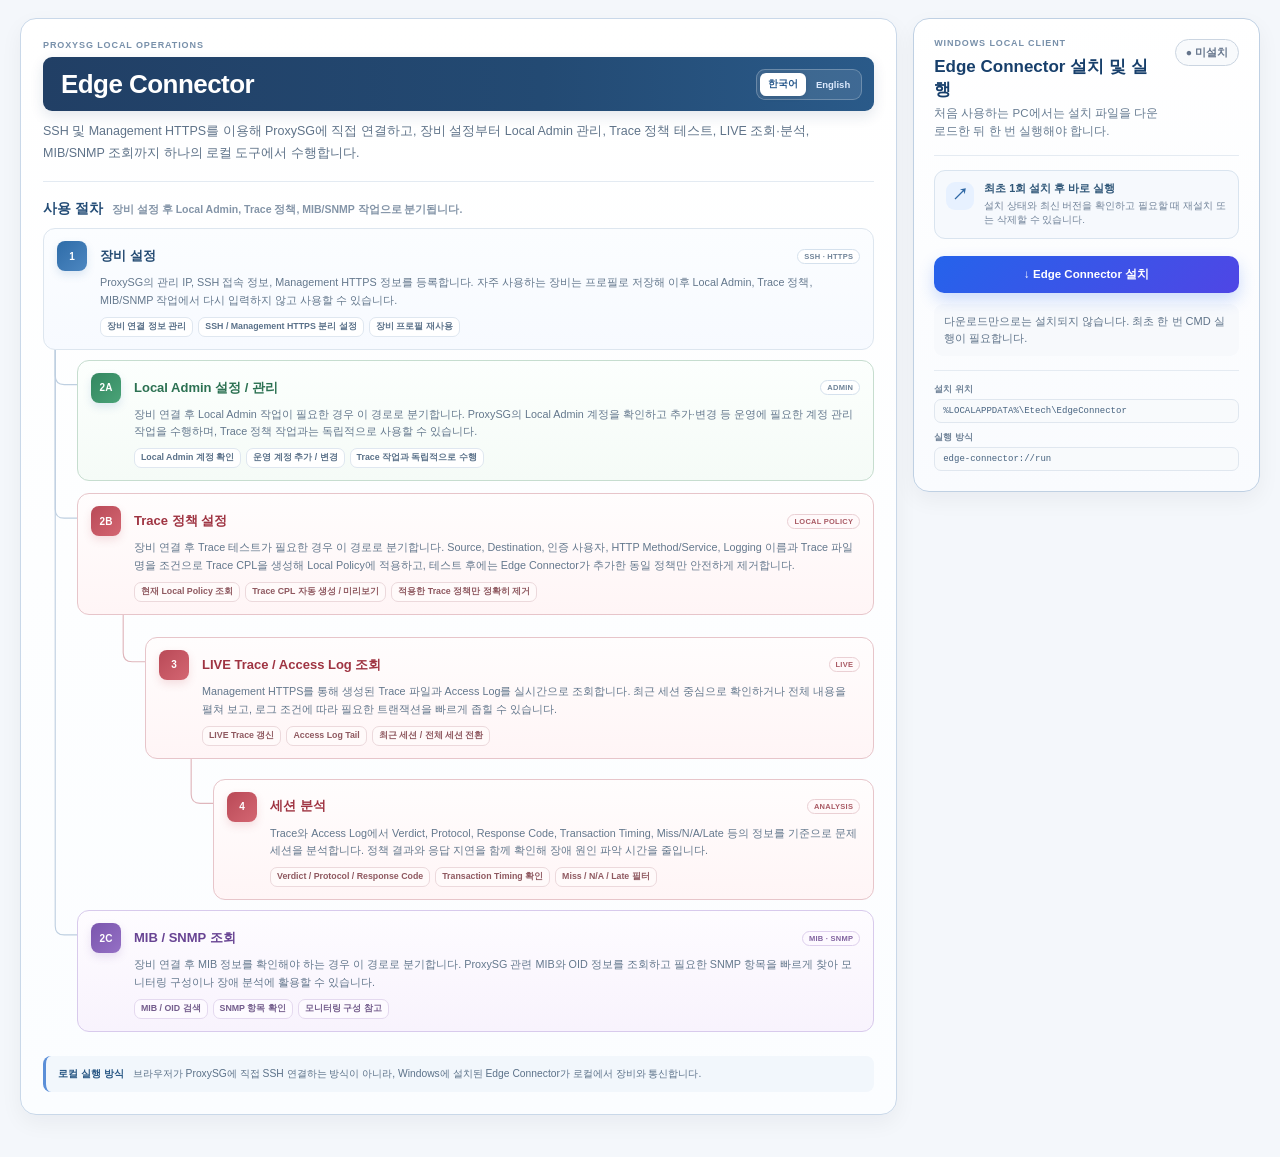
==== commit e02ef462: "Add files via upload" ====
--- a/index.html
+++ b/index.html
@@ -14,12 +14,6 @@
 
 </head>
 <body>
-<script>
-  window.pageTitle = "Edge Connector";
-  window.pageVersion = "ver.2026.10.15";
-</script> 
-<script src="https://etech-symantec.github.io/header.js"></script>
-
 <main class="page">
   <div class="main-grid">
 
@@ -37,15 +31,15 @@
         </div>
 
         <p class="lead"
-           data-k="SSH 및 Management HTTPS를 이용해 ProxySG에 직접 연결하고, 장비 설정부터 Local Admin 관리, Trace 정책 테스트, LIVE 조회와 분석까지 하나의 로컬 도구에서 수행합니다."
-           data-e="Connect directly to ProxySG over SSH and Management HTTPS, then handle device setup, Local Admin management, Trace policy testing, LIVE monitoring, and analysis from one local tool.">
+           data-k="SSH 및 Management HTTPS를 이용해 ProxySG에 직접 연결하고, 장비 설정부터 Local Admin 관리, Trace 정책 테스트, LIVE 조회·분석, MIB/SNMP 조회까지 하나의 로컬 도구에서 수행합니다."
+           data-e="Connect directly to ProxySG over SSH and Management HTTPS, then handle device setup, Local Admin management, Trace policy testing, LIVE monitoring and analysis, plus MIB/SNMP lookup from one local tool.">
            SSH 및 Management HTTPS를 이용해 ProxySG에 직접 연결하고, 장비 설정부터 Local Admin 관리, Trace 정책 테스트, LIVE 조회와 분석까지 하나의 로컬 도구에서 수행합니다.
         </p>
       </div>
 
       <div class="workflow-title">
         <span data-k="사용 절차" data-e="Workflow">사용 절차</span>
-        <small data-k="장비 설정을 기준으로 하위 작업이 좌측 트리 구조로 이어집니다." data-e="Child operations are shown as an indented tree below Device Settings.">장비 연결 후 목적에 따라 Local Admin 관리 또는 Trace 정책 작업으로 분기됩니다.</small>
+        <small data-k="장비 설정 후 Local Admin, Trace 정책, MIB/SNMP 작업으로 분기됩니다." data-e="After Device Settings, branch into Local Admin, Trace Policy, or MIB/SNMP work.">장비 설정 후 Local Admin, Trace 정책, MIB/SNMP 작업으로 분기됩니다.</small>
       </div>
 
       <div class="workflow-tree explorer-tree">
@@ -58,8 +52,8 @@
               <h3 data-k="장비 설정" data-e="Device Settings">장비 설정</h3>
               <span class="step-tag">SSH · HTTPS</span>
             </div>
-            <p data-k="ProxySG의 관리 IP, SSH 접속 정보, Management HTTPS 정보를 등록합니다. 자주 사용하는 장비는 프로필로 저장해 이후 Local Admin 관리나 Trace 정책 작업에서 다시 입력하지 않고 사용할 수 있습니다."
-               data-e="Register the ProxySG management IP, SSH access information, and Management HTTPS settings. Frequently used devices can be saved as profiles and reused later for Local Admin or Trace policy work.">
+            <p data-k="ProxySG의 관리 IP, SSH 접속 정보, Management HTTPS 정보를 등록합니다. 자주 사용하는 장비는 프로필로 저장해 이후 Local Admin, Trace 정책, MIB/SNMP 작업에서 다시 입력하지 않고 사용할 수 있습니다."
+               data-e="Register the ProxySG management IP, SSH access information, and Management HTTPS settings. Frequently used devices can be saved as profiles and reused later for Local Admin, Trace policy, or MIB/SNMP work.">
                ProxySG의 관리 IP, SSH 접속 정보, Management HTTPS 정보를 등록합니다. 자주 사용하는 장비는 프로필로 저장해 이후 Local Admin 관리나 Trace 정책 작업에서 다시 입력하지 않고 사용할 수 있습니다.
             </p>
             <div class="step-points">
@@ -154,6 +148,25 @@
               </div>
             </div>
           </div>
+
+          <article class="workflow-step explorer-node mib-node tree-child">
+            <div class="step-no">2C</div>
+            <div class="step-body">
+              <div class="step-head">
+                <h3 data-k="MIB / SNMP 조회" data-e="MIB / SNMP Lookup">MIB / SNMP 조회</h3>
+                <span class="step-tag">MIB · SNMP</span>
+              </div>
+              <p data-k="장비 연결 후 MIB 정보를 확인해야 하는 경우 이 경로로 분기합니다. ProxySG 관련 MIB와 OID 정보를 조회하고 필요한 SNMP 항목을 빠르게 찾아 모니터링 구성이나 장애 분석에 활용할 수 있습니다."
+                 data-e="Use this branch when MIB information is needed after connecting to the device. Look up ProxySG-related MIB and OID information, find required SNMP objects quickly, and use them for monitoring configuration or troubleshooting.">
+                 장비 연결 후 MIB 정보를 확인해야 하는 경우 이 경로로 분기합니다. ProxySG 관련 MIB와 OID 정보를 조회하고 필요한 SNMP 항목을 빠르게 찾아 모니터링 구성이나 장애 분석에 활용할 수 있습니다.
+              </p>
+              <div class="step-points">
+                <span data-k="MIB / OID 검색" data-e="Search MIB / OID">MIB / OID 검색</span>
+                <span data-k="SNMP 항목 확인" data-e="Review SNMP objects">SNMP 항목 확인</span>
+                <span data-k="모니터링 구성 참고" data-e="Use for monitoring setup">모니터링 구성 참고</span>
+              </div>
+            </div>
+          </article>
         </div>
 
       </div>
--- a/styles.css
+++ b/styles.css
@@ -1423,3 +1423,27 @@
   border-radius:0 !important;
   padding:0 !important;
 }
+
+
+/* ===== v21.9: MIB / SNMP branch ===== */
+.mib-node{
+  border-color:#d8caec !important;
+  background:linear-gradient(180deg,#fefcff 0%,#f8f3fd 100%) !important;
+}
+.mib-node .step-no{
+  background:linear-gradient(135deg,#7a56ad,#9570c5) !important;
+  box-shadow:0 4px 9px rgba(122,86,173,.16) !important;
+}
+.mib-node .step-head h3{
+  color:#684493 !important;
+}
+.mib-node .step-tag{
+  border-color:#ded0ed !important;
+  background:#fdf9ff !important;
+  color:#80639f !important;
+}
+.mib-node .step-points span{
+  border-color:#e4d9ef !important;
+  background:#fdfaff !important;
+  color:#735c8c !important;
+}
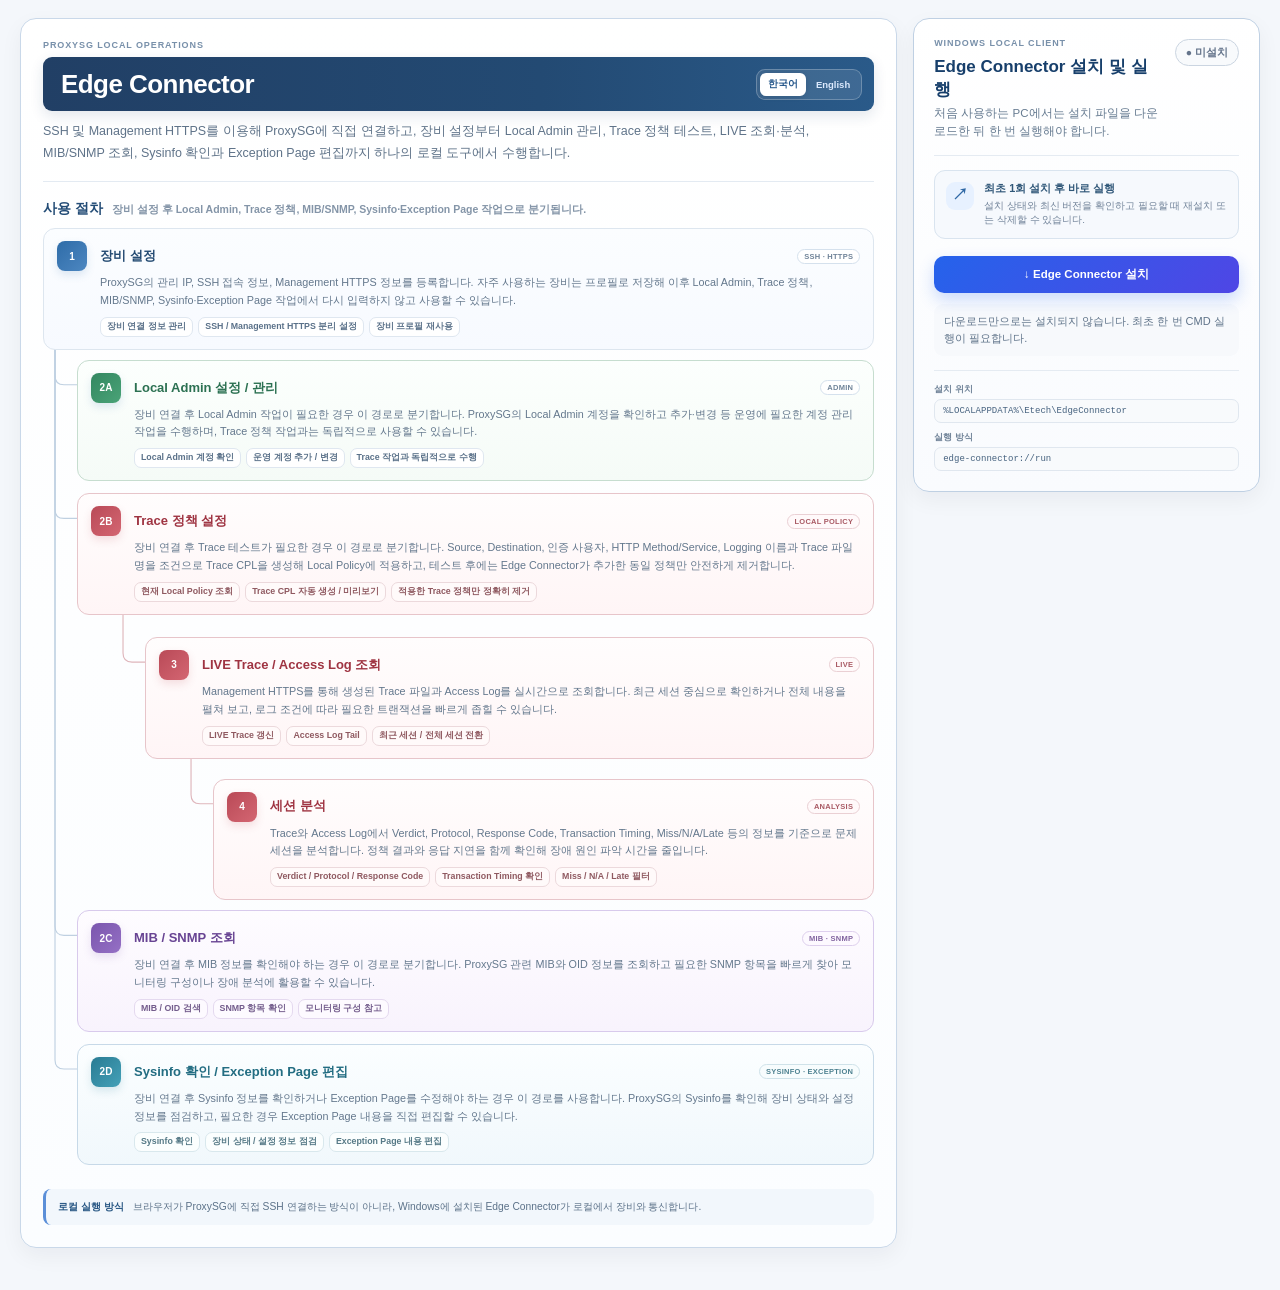
==== commit 18c7e6d2: "Add files via upload" ====
--- a/index.html
+++ b/index.html
@@ -31,15 +31,15 @@
         </div>
 
         <p class="lead"
-           data-k="SSH 및 Management HTTPS를 이용해 ProxySG에 직접 연결하고, 장비 설정부터 Local Admin 관리, Trace 정책 테스트, LIVE 조회·분석, MIB/SNMP 조회까지 하나의 로컬 도구에서 수행합니다."
-           data-e="Connect directly to ProxySG over SSH and Management HTTPS, then handle device setup, Local Admin management, Trace policy testing, LIVE monitoring and analysis, plus MIB/SNMP lookup from one local tool.">
+           data-k="SSH 및 Management HTTPS를 이용해 ProxySG에 직접 연결하고, 장비 설정부터 Local Admin 관리, Trace 정책 테스트, LIVE 조회·분석, MIB/SNMP 조회, Sysinfo 확인과 Exception Page 편집까지 하나의 로컬 도구에서 수행합니다."
+           data-e="Connect directly to ProxySG over SSH and Management HTTPS, then handle device setup, Local Admin management, Trace policy testing, LIVE monitoring and analysis, MIB/SNMP lookup, Sysinfo review, and Exception Page editing from one local tool.">
            SSH 및 Management HTTPS를 이용해 ProxySG에 직접 연결하고, 장비 설정부터 Local Admin 관리, Trace 정책 테스트, LIVE 조회와 분석까지 하나의 로컬 도구에서 수행합니다.
         </p>
       </div>
 
       <div class="workflow-title">
         <span data-k="사용 절차" data-e="Workflow">사용 절차</span>
-        <small data-k="장비 설정 후 Local Admin, Trace 정책, MIB/SNMP 작업으로 분기됩니다." data-e="After Device Settings, branch into Local Admin, Trace Policy, or MIB/SNMP work.">장비 설정 후 Local Admin, Trace 정책, MIB/SNMP 작업으로 분기됩니다.</small>
+        <small data-k="장비 설정 후 Local Admin, Trace 정책, MIB/SNMP, Sysinfo·Exception Page 작업으로 분기됩니다." data-e="After Device Settings, branch into Local Admin, Trace Policy, MIB/SNMP, or Sysinfo / Exception Page work.">장비 설정 후 Local Admin, Trace 정책, MIB/SNMP 작업으로 분기됩니다.</small>
       </div>
 
       <div class="workflow-tree explorer-tree">
@@ -52,8 +52,8 @@
               <h3 data-k="장비 설정" data-e="Device Settings">장비 설정</h3>
               <span class="step-tag">SSH · HTTPS</span>
             </div>
-            <p data-k="ProxySG의 관리 IP, SSH 접속 정보, Management HTTPS 정보를 등록합니다. 자주 사용하는 장비는 프로필로 저장해 이후 Local Admin, Trace 정책, MIB/SNMP 작업에서 다시 입력하지 않고 사용할 수 있습니다."
-               data-e="Register the ProxySG management IP, SSH access information, and Management HTTPS settings. Frequently used devices can be saved as profiles and reused later for Local Admin, Trace policy, or MIB/SNMP work.">
+            <p data-k="ProxySG의 관리 IP, SSH 접속 정보, Management HTTPS 정보를 등록합니다. 자주 사용하는 장비는 프로필로 저장해 이후 Local Admin, Trace 정책, MIB/SNMP, Sysinfo·Exception Page 작업에서 다시 입력하지 않고 사용할 수 있습니다."
+               data-e="Register the ProxySG management IP, SSH access information, and Management HTTPS settings. Frequently used devices can be saved as profiles and reused later for Local Admin, Trace policy, MIB/SNMP, or Sysinfo / Exception Page work.">
                ProxySG의 관리 IP, SSH 접속 정보, Management HTTPS 정보를 등록합니다. 자주 사용하는 장비는 프로필로 저장해 이후 Local Admin 관리나 Trace 정책 작업에서 다시 입력하지 않고 사용할 수 있습니다.
             </p>
             <div class="step-points">
@@ -167,6 +167,25 @@
               </div>
             </div>
           </article>
+
+          <article class="workflow-step explorer-node sysinfo-node tree-child">
+            <div class="step-no">2D</div>
+            <div class="step-body">
+              <div class="step-head">
+                <h3 data-k="Sysinfo 확인 / Exception Page 편집" data-e="Sysinfo Review / Exception Page Editing">Sysinfo 확인 / Exception Page 편집</h3>
+                <span class="step-tag">SYSINFO · EXCEPTION</span>
+              </div>
+              <p data-k="장비 연결 후 Sysinfo 정보를 확인하거나 Exception Page를 수정해야 하는 경우 이 경로를 사용합니다. ProxySG의 Sysinfo를 확인해 장비 상태와 설정 정보를 점검하고, 필요한 경우 Exception Page 내용을 직접 편집할 수 있습니다."
+                 data-e="Use this branch when you need to review Sysinfo information or modify an Exception Page after connecting to the device. Review ProxySG Sysinfo for device status and configuration details, then edit Exception Page content when required.">
+                 장비 연결 후 Sysinfo 정보를 확인하거나 Exception Page를 수정해야 하는 경우 이 경로를 사용합니다. ProxySG의 Sysinfo를 확인해 장비 상태와 설정 정보를 점검하고, 필요한 경우 Exception Page 내용을 직접 편집할 수 있습니다.
+              </p>
+              <div class="step-points">
+                <span data-k="Sysinfo 확인" data-e="Review Sysinfo">Sysinfo 확인</span>
+                <span data-k="장비 상태 / 설정 정보 점검" data-e="Review device status / configuration">장비 상태 / 설정 정보 점검</span>
+                <span data-k="Exception Page 내용 편집" data-e="Edit Exception Page content">Exception Page 내용 편집</span>
+              </div>
+            </div>
+          </article>
         </div>
 
       </div>
--- a/styles.css
+++ b/styles.css
@@ -1447,3 +1447,25 @@
   background:#fdfaff !important;
   color:#735c8c !important;
 }
+
+
+/* ===== v22.0: Sysinfo / Exception Page branch ===== */
+.sysinfo-node{
+  border-color:#c7d9e8 !important;
+  background:linear-gradient(180deg,#fbfeff 0%,#f1f8fc 100%) !important;
+}
+.sysinfo-node .step-no{
+  background:linear-gradient(135deg,#287b93,#45a1b8) !important;
+  box-shadow:0 4px 9px rgba(40,123,147,.16) !important;
+}
+.sysinfo-node .step-head h3{color:#236d82 !important}
+.sysinfo-node .step-tag{
+  border-color:#cfe2e9 !important;
+  background:#f7fcfd !important;
+  color:#4d8190 !important;
+}
+.sysinfo-node .step-points span{
+  border-color:#d9e8ed !important;
+  background:#fbfefe !important;
+  color:#557986 !important;
+}
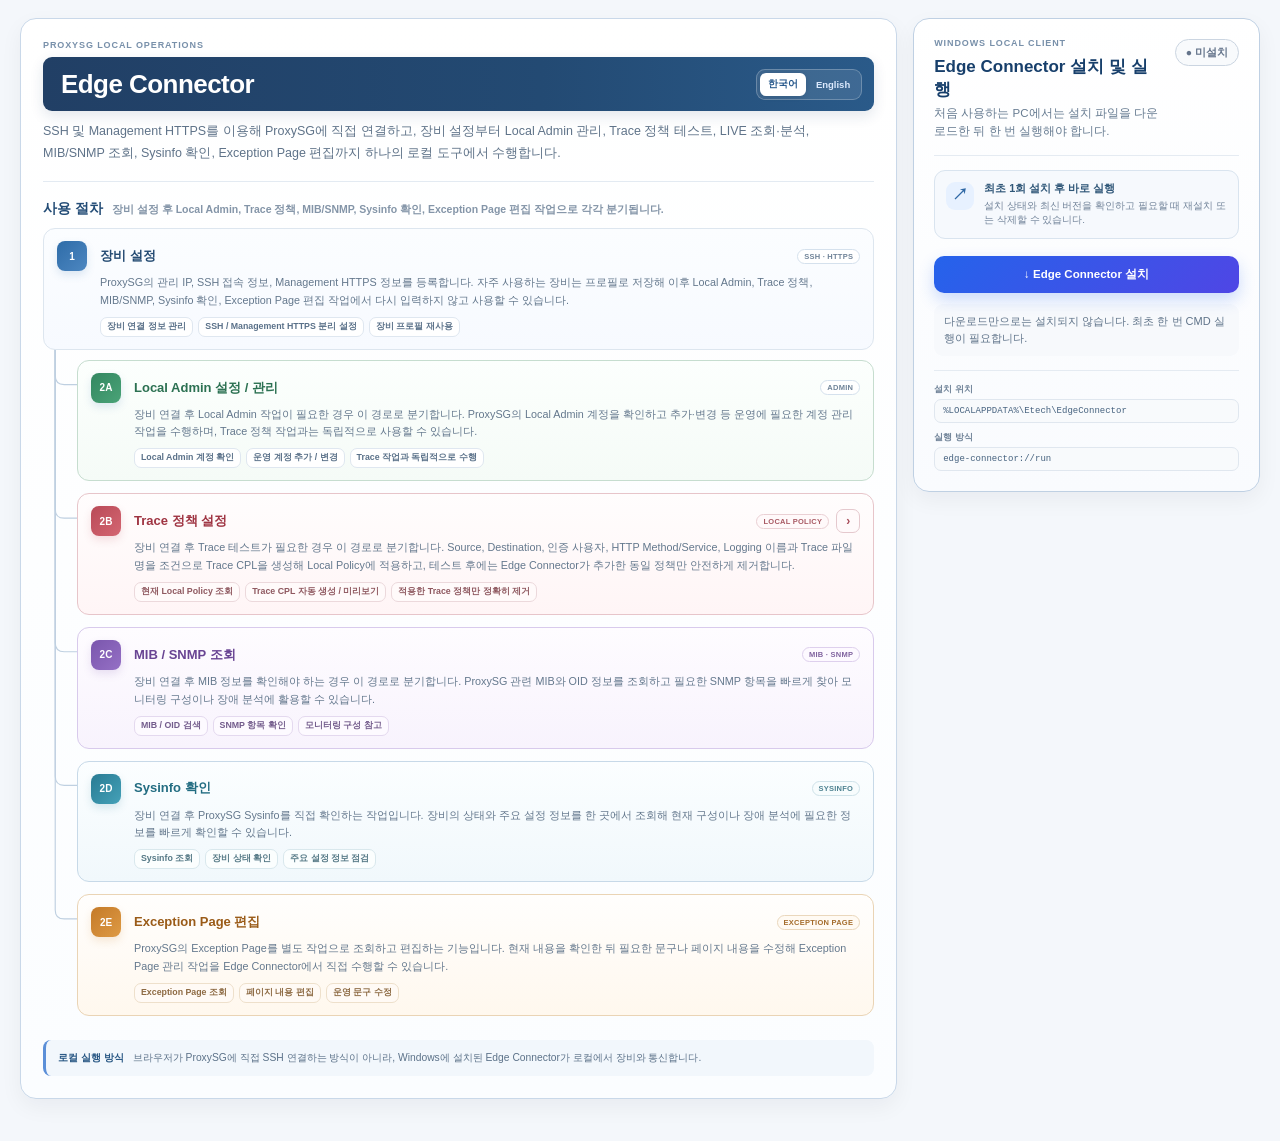
==== commit df910975: "Add files via upload" ====
--- a/index.html
+++ b/index.html
@@ -31,15 +31,15 @@
         </div>
 
         <p class="lead"
-           data-k="SSH 및 Management HTTPS를 이용해 ProxySG에 직접 연결하고, 장비 설정부터 Local Admin 관리, Trace 정책 테스트, LIVE 조회·분석, MIB/SNMP 조회, Sysinfo 확인과 Exception Page 편집까지 하나의 로컬 도구에서 수행합니다."
-           data-e="Connect directly to ProxySG over SSH and Management HTTPS, then handle device setup, Local Admin management, Trace policy testing, LIVE monitoring and analysis, MIB/SNMP lookup, Sysinfo review, and Exception Page editing from one local tool.">
+           data-k="SSH 및 Management HTTPS를 이용해 ProxySG에 직접 연결하고, 장비 설정부터 Local Admin 관리, Trace 정책 테스트, LIVE 조회·분석, MIB/SNMP 조회, Sysinfo 확인, Exception Page 편집까지 하나의 로컬 도구에서 수행합니다."
+           data-e="Connect directly to ProxySG over SSH and Management HTTPS, then handle device setup, Local Admin management, Trace policy testing, LIVE monitoring and analysis, MIB/SNMP lookup, Sysinfo review, and Exception Page editing as separate workflows in one local tool.">
            SSH 및 Management HTTPS를 이용해 ProxySG에 직접 연결하고, 장비 설정부터 Local Admin 관리, Trace 정책 테스트, LIVE 조회와 분석까지 하나의 로컬 도구에서 수행합니다.
         </p>
       </div>
 
       <div class="workflow-title">
         <span data-k="사용 절차" data-e="Workflow">사용 절차</span>
-        <small data-k="장비 설정 후 Local Admin, Trace 정책, MIB/SNMP, Sysinfo·Exception Page 작업으로 분기됩니다." data-e="After Device Settings, branch into Local Admin, Trace Policy, MIB/SNMP, or Sysinfo / Exception Page work.">장비 설정 후 Local Admin, Trace 정책, MIB/SNMP 작업으로 분기됩니다.</small>
+        <small data-k="장비 설정 후 Local Admin, Trace 정책, MIB/SNMP, Sysinfo 확인, Exception Page 편집 작업으로 각각 분기됩니다." data-e="After Device Settings, branch separately into Local Admin, Trace Policy, MIB/SNMP, Sysinfo Review, or Exception Page Editing.">장비 설정 후 Local Admin, Trace 정책, MIB/SNMP 작업으로 분기됩니다.</small>
       </div>
 
       <div class="workflow-tree explorer-tree">
@@ -52,8 +52,8 @@
               <h3 data-k="장비 설정" data-e="Device Settings">장비 설정</h3>
               <span class="step-tag">SSH · HTTPS</span>
             </div>
-            <p data-k="ProxySG의 관리 IP, SSH 접속 정보, Management HTTPS 정보를 등록합니다. 자주 사용하는 장비는 프로필로 저장해 이후 Local Admin, Trace 정책, MIB/SNMP, Sysinfo·Exception Page 작업에서 다시 입력하지 않고 사용할 수 있습니다."
-               data-e="Register the ProxySG management IP, SSH access information, and Management HTTPS settings. Frequently used devices can be saved as profiles and reused later for Local Admin, Trace policy, MIB/SNMP, or Sysinfo / Exception Page work.">
+            <p data-k="ProxySG의 관리 IP, SSH 접속 정보, Management HTTPS 정보를 등록합니다. 자주 사용하는 장비는 프로필로 저장해 이후 Local Admin, Trace 정책, MIB/SNMP, Sysinfo 확인, Exception Page 편집 작업에서 다시 입력하지 않고 사용할 수 있습니다."
+               data-e="Register the ProxySG management IP, SSH access information, and Management HTTPS settings. Frequently used devices can be saved as profiles and reused later for Local Admin, Trace policy, MIB/SNMP, Sysinfo review, or Exception Page editing.">
                ProxySG의 관리 IP, SSH 접속 정보, Management HTTPS 정보를 등록합니다. 자주 사용하는 장비는 프로필로 저장해 이후 Local Admin 관리나 Trace 정책 작업에서 다시 입력하지 않고 사용할 수 있습니다.
             </p>
             <div class="step-points">
@@ -172,17 +172,36 @@
             <div class="step-no">2D</div>
             <div class="step-body">
               <div class="step-head">
-                <h3 data-k="Sysinfo 확인 / Exception Page 편집" data-e="Sysinfo Review / Exception Page Editing">Sysinfo 확인 / Exception Page 편집</h3>
-                <span class="step-tag">SYSINFO · EXCEPTION</span>
-              </div>
-              <p data-k="장비 연결 후 Sysinfo 정보를 확인하거나 Exception Page를 수정해야 하는 경우 이 경로를 사용합니다. ProxySG의 Sysinfo를 확인해 장비 상태와 설정 정보를 점검하고, 필요한 경우 Exception Page 내용을 직접 편집할 수 있습니다."
-                 data-e="Use this branch when you need to review Sysinfo information or modify an Exception Page after connecting to the device. Review ProxySG Sysinfo for device status and configuration details, then edit Exception Page content when required.">
-                 장비 연결 후 Sysinfo 정보를 확인하거나 Exception Page를 수정해야 하는 경우 이 경로를 사용합니다. ProxySG의 Sysinfo를 확인해 장비 상태와 설정 정보를 점검하고, 필요한 경우 Exception Page 내용을 직접 편집할 수 있습니다.
-              </p>
-              <div class="step-points">
-                <span data-k="Sysinfo 확인" data-e="Review Sysinfo">Sysinfo 확인</span>
-                <span data-k="장비 상태 / 설정 정보 점검" data-e="Review device status / configuration">장비 상태 / 설정 정보 점검</span>
-                <span data-k="Exception Page 내용 편집" data-e="Edit Exception Page content">Exception Page 내용 편집</span>
+                <h3 data-k="Sysinfo 확인" data-e="Sysinfo Review">Sysinfo 확인</h3>
+                <span class="step-tag">SYSINFO</span>
+              </div>
+              <p data-k="장비 연결 후 ProxySG Sysinfo를 직접 확인하는 작업입니다. 장비의 상태와 주요 설정 정보를 한 곳에서 조회해 현재 구성이나 장애 분석에 필요한 정보를 빠르게 확인할 수 있습니다."
+                 data-e="Review ProxySG Sysinfo directly after connecting to the device. Use it to quickly inspect device status and key configuration information needed for configuration review or troubleshooting.">
+                 장비 연결 후 ProxySG Sysinfo를 직접 확인하는 작업입니다. 장비의 상태와 주요 설정 정보를 한 곳에서 조회해 현재 구성이나 장애 분석에 필요한 정보를 빠르게 확인할 수 있습니다.
+              </p>
+              <div class="step-points">
+                <span data-k="Sysinfo 조회" data-e="View Sysinfo">Sysinfo 조회</span>
+                <span data-k="장비 상태 확인" data-e="Review device status">장비 상태 확인</span>
+                <span data-k="주요 설정 정보 점검" data-e="Review key configuration">주요 설정 정보 점검</span>
+              </div>
+            </div>
+          </article>
+
+          <article class="workflow-step explorer-node exception-node tree-child">
+            <div class="step-no">2E</div>
+            <div class="step-body">
+              <div class="step-head">
+                <h3 data-k="Exception Page 편집" data-e="Exception Page Editing">Exception Page 편집</h3>
+                <span class="step-tag">EXCEPTION PAGE</span>
+              </div>
+              <p data-k="ProxySG의 Exception Page를 별도 작업으로 조회하고 편집하는 기능입니다. 현재 내용을 확인한 뒤 필요한 문구나 페이지 내용을 수정해 Exception Page 관리 작업을 Edge Connector에서 직접 수행할 수 있습니다."
+                 data-e="Review and edit ProxySG Exception Pages as a separate workflow. Inspect the current content, modify required text or page content, and manage Exception Pages directly from Edge Connector.">
+                 ProxySG의 Exception Page를 별도 작업으로 조회하고 편집하는 기능입니다. 현재 내용을 확인한 뒤 필요한 문구나 페이지 내용을 수정해 Exception Page 관리 작업을 Edge Connector에서 직접 수행할 수 있습니다.
+              </p>
+              <div class="step-points">
+                <span data-k="Exception Page 조회" data-e="View Exception Page">Exception Page 조회</span>
+                <span data-k="페이지 내용 편집" data-e="Edit page content">페이지 내용 편집</span>
+                <span data-k="운영 문구 수정" data-e="Update operational text">운영 문구 수정</span>
               </div>
             </div>
           </article>
--- a/styles.css
+++ b/styles.css
@@ -1469,3 +1469,112 @@
   background:#fbfefe !important;
   color:#557986 !important;
 }
+
+
+/* ===== v22.1: progressive depth expansion ===== */
+
+/* Only level 1 (the 2x cards) is visible initially. */
+.tree-children.level-2,
+.tree-children.level-3{
+  display:none;
+}
+.tree-children.level-2.is-open,
+.tree-children.level-3.is-open{
+  display:block;
+  animation:depthReveal .18s ease-out;
+}
+@keyframes depthReveal{
+  from{opacity:0;transform:translateY(-5px)}
+  to{opacity:1;transform:translateY(0)}
+}
+
+/* Cards that own a deeper level behave like expandable Explorer rows. */
+.workflow-step.has-children{
+  cursor:pointer;
+}
+.workflow-step.has-children:hover{
+  border-color:#d69ca5 !important;
+  box-shadow:0 4px 13px rgba(159,52,66,.08) !important;
+}
+.workflow-step.has-children:focus-visible{
+  outline:2px solid rgba(185,74,87,.28);
+  outline-offset:2px;
+}
+
+/* Small expand/collapse control in the card header. */
+.depth-toggle{
+  flex:0 0 auto;
+  width:24px;
+  height:24px;
+  margin-left:2px;
+  border:1px solid #e5c9ce;
+  border-radius:7px;
+  background:#fffafb;
+  color:#a64a57;
+  display:inline-flex;
+  align-items:center;
+  justify-content:center;
+  padding:0;
+  font-size:12px;
+  line-height:1;
+  font-weight:900;
+  cursor:pointer;
+  transition:transform .15s ease,background .15s ease,border-color .15s ease;
+}
+.depth-toggle:hover{
+  background:#fff1f3;
+  border-color:#ddaab1;
+}
+.workflow-step.is-expanded .depth-toggle{
+  transform:rotate(90deg);
+  background:#fff2f4;
+}
+
+/* Keep tag + toggle neatly aligned at the right side. */
+.workflow-step.has-children .step-head{
+  gap:7px;
+}
+.workflow-step.has-children .step-tag{
+  margin-left:auto;
+}
+.workflow-step.has-children .depth-toggle{
+  margin-left:0;
+}
+
+/* Hidden descendants must not leave unused vertical space. */
+.tree-branch > .tree-children:not(.is-open){
+  margin:0 !important;
+  padding:0 !important;
+}
+
+/* On mobile, keep the toggle easy to tap. */
+@media(max-width:760px){
+  .depth-toggle{
+    width:28px;
+    height:28px;
+  }
+}
+
+
+/* ===== v22.2: Sysinfo / Exception Page separated ===== */
+.exception-node{
+  border-color:#ead4b5 !important;
+  background:linear-gradient(180deg,#fffefd 0%,#fff8ee 100%) !important;
+}
+.exception-node .step-no{
+  background:linear-gradient(135deg,#c47a28,#de9a45) !important;
+  box-shadow:0 4px 9px rgba(196,122,40,.16) !important;
+}
+.exception-node .step-head h3{
+  color:#9a5b18 !important;
+}
+.exception-node .step-tag{
+  border-color:#ead7bc !important;
+  background:#fffaf3 !important;
+  color:#a46c2c !important;
+}
+.exception-node .step-points span{
+  border-color:#eee0cb !important;
+  background:#fffaf5 !important;
+  color:#8d6a43 !important;
+}
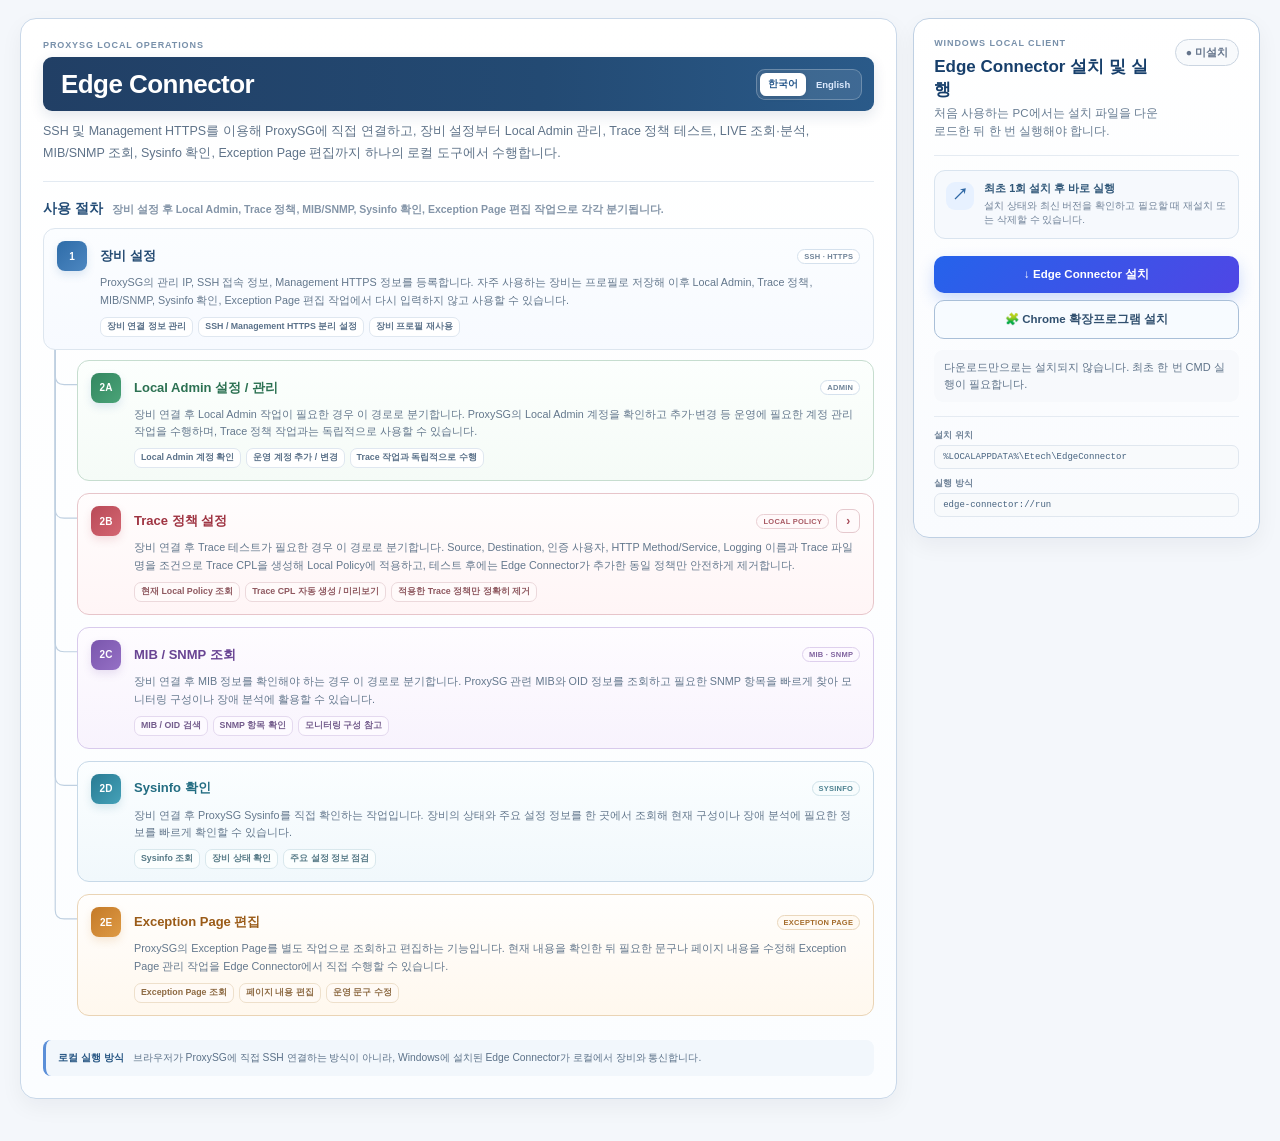
==== commit 4dca567f: "Add Chrome extension installer button to Edge Connector page" ====
--- a/index.html
+++ b/index.html
@@ -14,6 +14,12 @@
 
 </head>
 <body>
+<script>
+  window.pageTitle = "Edge Connector";
+  window.pageVersion = "ver.2026.10.16";
+</script> 
+<script src="https://etech-symantec.github.io/header.js"></script>
+  
 <main class="page">
   <div class="main-grid">
 
@@ -242,6 +248,9 @@
 
       <div class="actions">
         <button id="mainBtn" class="btn primary"></button>
+        <button id="extensionBtn" class="btn version"
+                data-k="🧩 Chrome 확장프로그램 설치"
+                data-e="🧩 Install Chrome Extension">🧩 Chrome 확장프로그램 설치</button>
         <button id="versionBtn" class="btn version" style="display:none"></button>
         <button id="deleteBtn" class="btn delete" style="display:none"></button>
       </div>
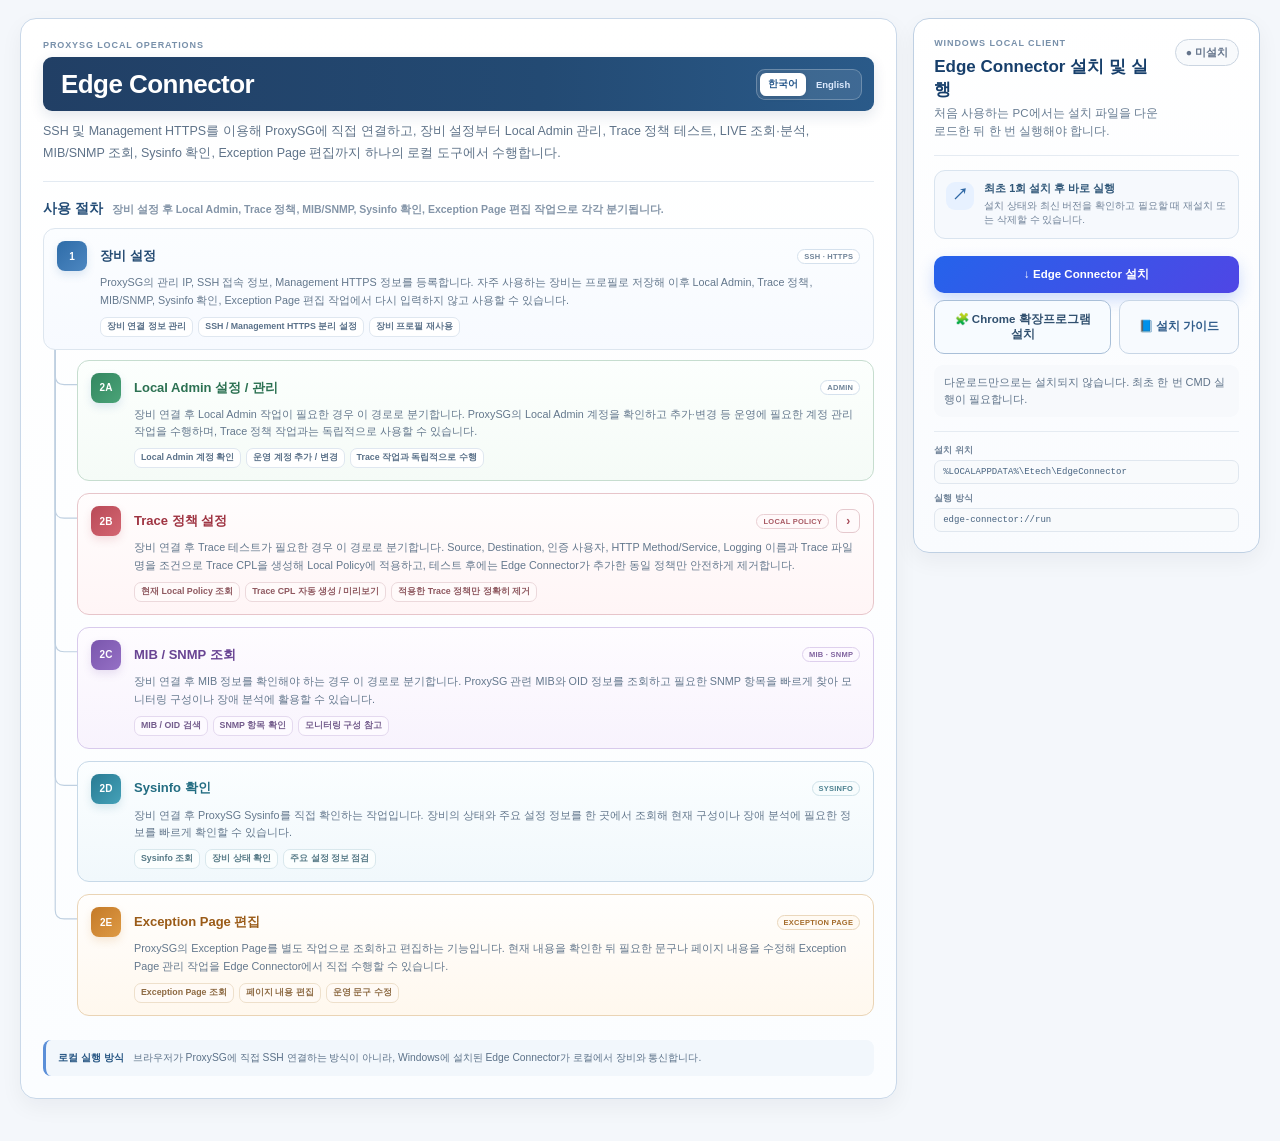
==== commit ce2958e3: "Add Chrome extension installation guide page" ====
--- a/index.html
+++ b/index.html
@@ -248,9 +248,14 @@
 
       <div class="actions">
         <button id="mainBtn" class="btn primary"></button>
-        <button id="extensionBtn" class="btn version"
-                data-k="🧩 Chrome 확장프로그램 설치"
-                data-e="🧩 Install Chrome Extension">🧩 Chrome 확장프로그램 설치</button>
+        <div class="extension-actions">
+          <button id="extensionBtn" class="btn version"
+                  data-k="🧩 Chrome 확장프로그램 설치"
+                  data-e="🧩 Install Chrome Extension">🧩 Chrome 확장프로그램 설치</button>
+          <button id="extensionGuideBtn" class="btn guide"
+                  data-k="📘 설치 가이드"
+                  data-e="📘 Install Guide">📘 설치 가이드</button>
+        </div>
         <button id="versionBtn" class="btn version" style="display:none"></button>
         <button id="deleteBtn" class="btn delete" style="display:none"></button>
       </div>
--- a/styles.css
+++ b/styles.css
@@ -1578,3 +1578,27 @@
   background:#fffaf5 !important;
   color:#8d6a43 !important;
 }
+
+
+/* ===== v22.3: Chrome extension install + guide buttons ===== */
+.extension-actions{
+  display:grid;
+  grid-template-columns:minmax(0,1fr) minmax(120px,.42fr);
+  gap:8px;
+}
+.extension-actions .btn{
+  width:100%;
+  margin:0;
+}
+.btn.guide{
+  border:1px solid #c8d6e6;
+  background:#f7fafe;
+  color:#315d8b;
+}
+.btn.guide:hover{
+  background:#eef5fc;
+  border-color:#abc2db;
+}
+@media(max-width:620px){
+  .extension-actions{grid-template-columns:1fr}
+}
